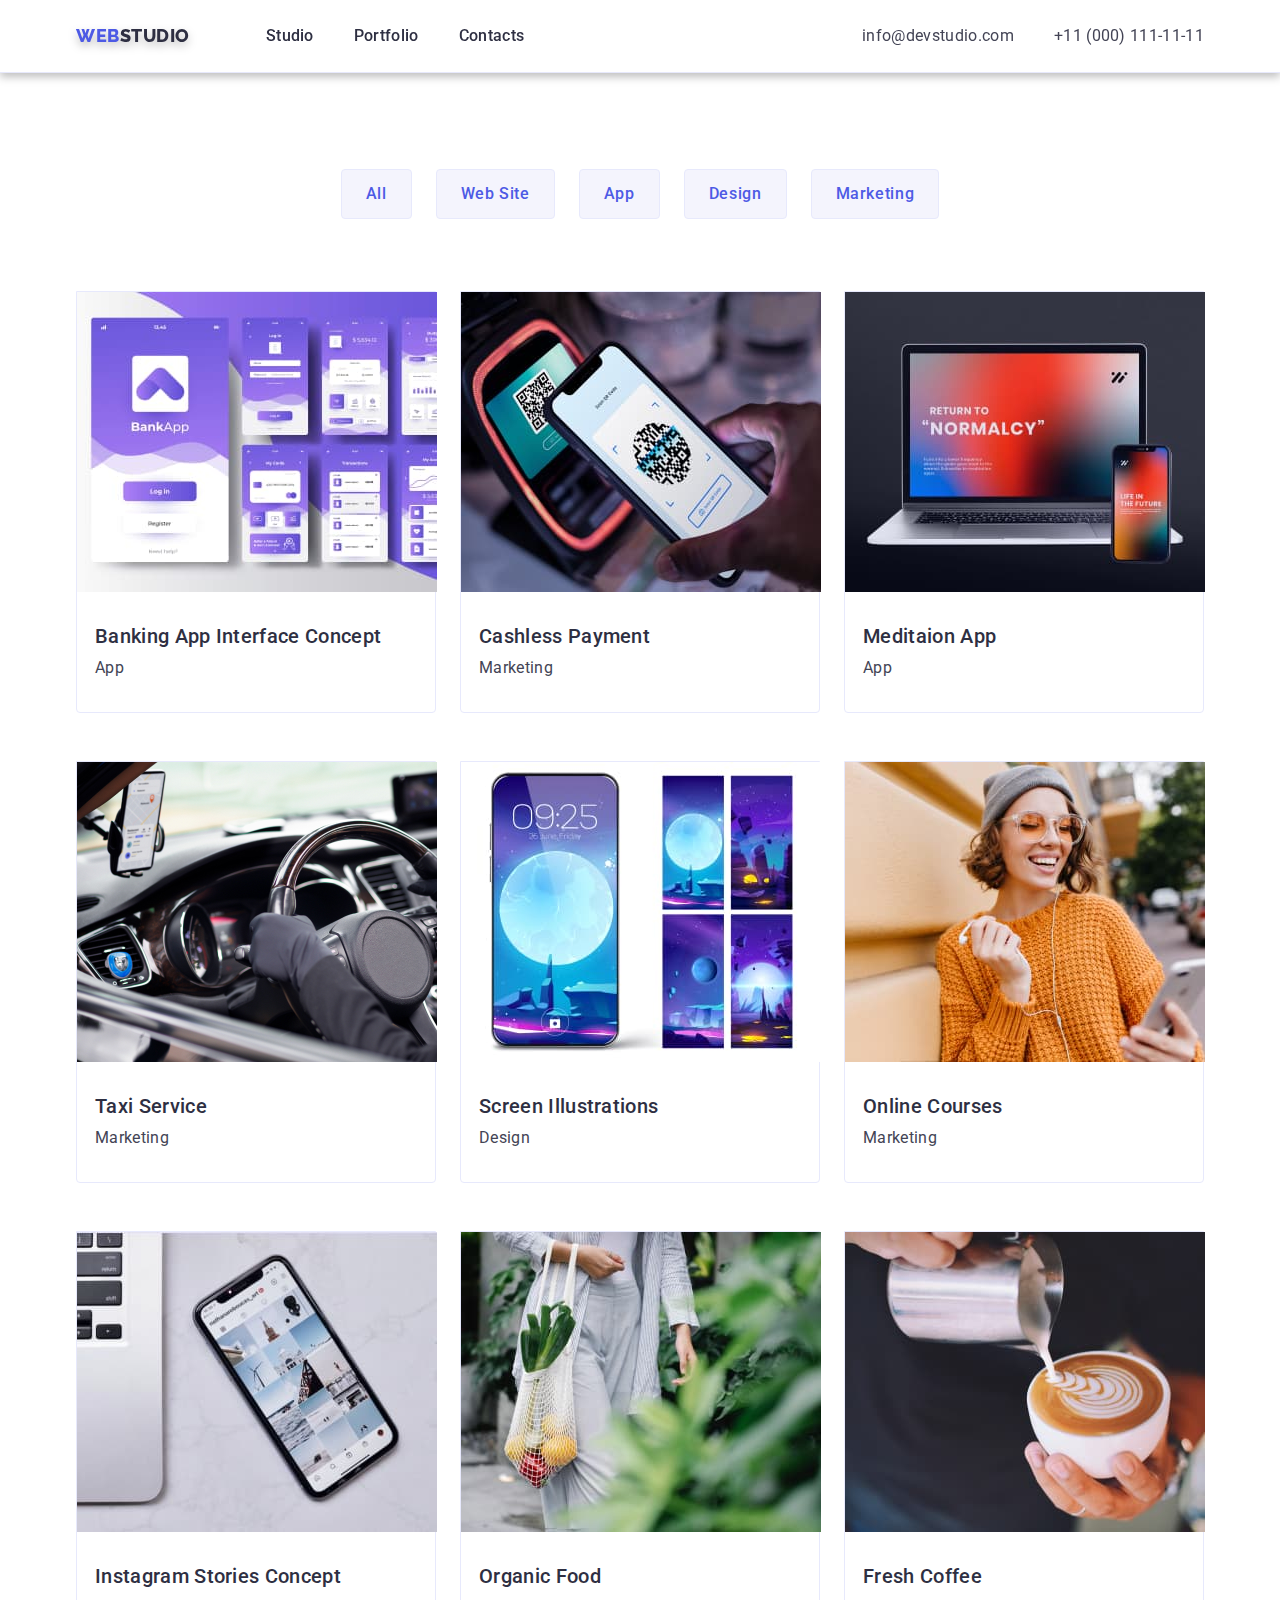
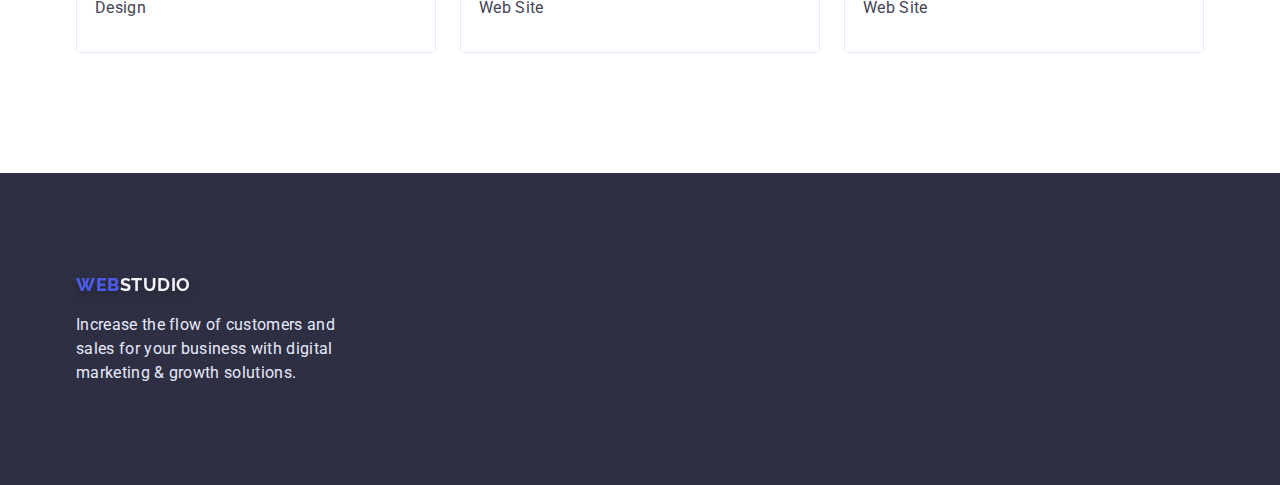
==== portfolio.html @ 58f658c4 "Initial commit" ====
<!DOCTYPE html>
<html lang="en">
  <head>
    <meta charset="UTF-8" />
    <meta http-equiv="X-UA-Compatible" content="IE=edge" />
    <meta name="viewport" content="width=, initial-scale=1.0" />
    <link rel="stylesheet" href="./css/modern-normalize.css" />
    <link rel="stylesheet" href="./css/styles.css" />
    <link rel="preconnect" href="https://fonts.googleapis.com" />
    <link rel="preconnect" href="https://fonts.gstatic.com" crossorigin />
    <link
      href="https://fonts.googleapis.com/css2?family=Raleway:wght@800&family=Roboto:wght@400;500;700;900&display=swap"
      rel="stylesheet"
    />
    
    <title>Portfolio</title>
  </head>
  <body class="site-body">
    <header class="header">
      <div class="container header-container">
        <nav class="heder-navigation">
          <div class="logo-link">
            <a class="logo link" href="./index.html">
              web <span class="heder-logo">studio</span>
            </a>
          </div>
          <ul class="heder-list list">
            <li class="heder-item">
              <a class="hader-link link" href="./index.html">Studio</a>
            </li>
            <li class="heder-item">
              <a class="hader-link link" href="./portfolio.html">Portfolio</a>
            </li>
            <li class="heder-item">
              <a class="hader-link link" href="./index.html">Contacts</a>
            </li>
          </ul>
        </nav>
        <ul class="contacts list">
          <li>
            <a class="heder-contacts-link link" href="mailto:info@devstudio.com"
              >info@devstudio.com</a
            >
          </li>
          <li class="heder-contacts link">
            <a class="heder-contacts-link link tel" href="tel:+110001111111">+11 (000) 111-11-11</a>
          </li>
        </ul>
      </div>
    </header>
    <main class="main">
      <section class="portfolio">
        <div class="container">
          <h1 class="visually-hidden">Portfolio</h1>
          <!--filter buttons -->
          <div class="filter">
            <button class="filter-btn btn" type="button">All</button>
            <button class="filter-btn btn" type="button">Web Site</button>
            <button class="filter-btn btn" type="button">App</button>
            <button class="filter-btn btn" type="button">Design</button>
            <button class="filter-btn btn" type="button">Marketing</button>
          </div>
          <!--portfolio -->
          <ul class="portfolio-list list">
            <li class="portfolio-list-item">
              <a href="#">
                <img
                  src="./images/dev1.jpg"
                  alt="Screenshots from the phone banking application"
                  width="360"
                  height="300"
                />
              </a>
              <div class="portfolio-item-title">
                <h2 class="title-h3">Banking App Interface Concept</h2>
                <p>App</p>
              </div>
            </li>

            <li class="portfolio-list-item">
              <a href="#">
                <img
                  src="./images/dev2.jpg"
                  alt="the phone scans the qr-code"
                  width="360"
                  height="300"
                />
              </a>
              <div class="portfolio-item-title">
                <h2 class="title-h3">Cashless Payment</h2>
                <p>Marketing</p>
              </div>
            </li>

            <li class="portfolio-list-item">
              <a href="#">
                <img src="./images/dev3.jpg" alt="Laptop and phone" width="360" height="300" />
              </a>
              <div class="portfolio-item-title">
                <h2 class="title-h3">Meditaion App</h2>
                <p>App</p>
              </div>
            </li>

            <li class="portfolio-list-item">
              <a href="#">
                <img
                  src="./images/dev4.jpg"
                  alt="the phone in the holder and the driver"
                  width="360"
                  height="300"
                />
              </a>
              <div class="portfolio-item-title">
                <h2 class="title-h3">Taxi Service</h2>
                <p>Marketing</p>
              </div>
            </li>

            <li class="portfolio-list-item">
              <a href="#">
                <img
                  src="./images/dev5.jpg"
                  alt="Five screenshots from the phone"
                  width="360"
                  height="300"
                />
              </a>
              <div class="portfolio-item-title">
                <h2 class="title-h3">Screen Illustrations</h2>
                <p>Design</p>
              </div>
            </li>

            <li class="portfolio-list-item">
              <a href="#">
                <img src="./images/dev6.jpg" alt="girl with headphones " width="360" height="300" />
              </a>
              <div class="portfolio-item-title">
                <h2 class="title-h3">Online Courses</h2>
                <p>Marketing</p>
              </div>
            </li>

            <li class="portfolio-list-item">
              <a href="#">
                <img
                  src="./images/dev7.jpg"
                  alt="Instagram page on your phone screen "
                  width="360"
                  height="300"
                />
              </a>
              <div class="portfolio-item-title">
                <h2 class="title-h3">Instagram Stories Concept</h2>
                <p>Design</p>
              </div>
            </li>

            <li class="portfolio-list-item">
              <a href="#">
                <img
                  src="./images/dev8.jpg"
                  alt="a girl holding an eco-bag of vegetables"
                  width="360"
                  height="300"
                />
              </a>
              <div class="portfolio-item-title">
                <h2 class="title-h3">Organic Food</h2>
                <p>Web Site</p>
              </div>
            </li>

            <li class="portfolio-list-item">
              <a href="#">
                <img
                  src="./images/dev9.jpg"
                  alt="The barista pours the cappuccino"
                  width="360"
                  height="300"
                />
              </a>
              <div class="portfolio-item-title">
                <h2 class="title-h3">Fresh Coffee</h2>
                <p>Web Site</p>
              </div>
            </li>
          </ul>
        </div>
      </section>
    </main>
    <!--footer-->
    <footer class="footer">
      <div class="container">
        <div class="logo-link">
          <a class="logo link" href="./index.html"> Web <span class="footer-logo">Studio</span> </a>
        </div>
        <p class="footer-text">
          Increase the flow of customers and sales for your business with digital marketing & growth
          solutions.
        </p>
      </div>
    </footer>
  </body>
</html>
---- css/styles.css ----
:root {
    /*--title-color: #212121;*/
    --text-color: #2E2F42;
    --secondary-text-color: #434455;
    --accent-brand: #4D5AE5;
    --accent-active: #404BBF;
    --heder-logo: #000000;
    --site-background-color: #ffffff;
    --header-background-color: #ffffff;
    --hero-footer-bckround-color: #2E2F42;
    --hero-btn-text-color: #ffffff;
    --team-background-color: #F4F4FD;
    --filter-btn-background-color: #F4F4FD;
    --filter-btn-text-color: #ffffff;
    --footer-logo: #f5f4fa;}


*,
*::before,
*::after {
    box-sizing: border-box;}
 
h1, 
h2, 
h3, 
ul,
p {
    margin: 0 ;
    padding: 0 ;
}

ul {
   padding-left: 0;
}
img {
    display: block;
}


body {
    font-family: "Roboto", sans-serif;
    font-weight: 400;
    font-size: 16px;
    line-height: 1.5;
    letter-spacing: 0.02em;
    color: var(--secondary-text-color);
}
.main {
    background-color: var(--site-background-color);   
}

/* ------HEADER-----------*/
.container {
    width: 1158px;
    margin: 0 auto;
    padding-left: 15px;
    padding-right: 15px;
}

.header{
background-color: var(--header-background-color);
border-bottom: 1px solid #E7E9FC;
filter: drop-shadow(0px 4px 4px rgba(0, 0, 0, 0.25));
padding-top: 24px;
padding-bottom: 24px;
display: block;

}

.heder-navigation {
    display: flex;
    margin-right: auto;
    align-items: center;
}

.header-container {
   display: flex;
   
} 
.logo-link {
    display: flex;
    margin-right: auto;
    align-items: center;
    filter: drop-shadow(0px 4px 4px rgba(0, 0, 0, 0.25));
}
.heder-logo {
    font-family: "Raleway";
    font-weight: 800;
    font-size: 18px;
    line-height: 1.33;
    letter-spacing: 0.03em;
    color: var(--text-color);
    text-transform: uppercase;
    display: flex; 
}

.logo {
    font-family: "Raleway";
    font-weight: 800;
    font-size: 18px;
    line-height: 1.33;
    letter-spacing: 0.03em;
    color: var(--accent-brand);
    text-transform: uppercase;  
    display: flex;
    margin-right: 76px;
    
}


.heder-list {
    display: flex;
    gap: 40px;
    margin: 0;
}

.list {
    list-style: none;
}

.hader-link {
    font-weight: 500;
    font-size: 16px;
    line-height: 1.5;
    letter-spacing: 0.02em;
    color: var(--text-color);
}

.link {
    text-decoration: none;
    
}

.link:hover, 
.link:focus {
    color: var(--accent-active);
}

.contacts {
    display: flex ;
    align-items: center;
}

.heder-contacts-link {
    font-weight: 400;
    font-size: 16px;
    line-height: 1.5;
    letter-spacing: 0.02em;
    color: var(--secondary-text-color);
}
.tel {
  margin-left: 40px;
}

/*-------HERO----------*/

.hero {
    width: 1519px;
    background-image: linear-gradient(rgba(46, 47, 66, 0.7), rgba(46, 47, 66, 0.7)), url(../images/people-office.jpg);
    margin-left: auto;
    margin-right: auto;
    background-position: center;
    background-size: 100%;
    background-repeat: no-repeat;
    padding-top: 188px;
    padding-bottom: 188px;
}

.hero-title {
    font-weight: 700;
    font-size: 56px;
    line-height: 1.07;
    text-align: center;
    letter-spacing: 0.02em;
    margin-left: auto;
    margin-right: auto;
    margin-bottom: 48px;
    width: 496px;
    color: var(--filter-btn-text-color); 
}
    

.btn {
    cursor: pointer;
    border: none;
    font-family: inherit;  
    border-radius: 4px;
}
.hero-btn {
    font-weight: 500;
    font-size: 16px;
    line-height: 1.19;
    align-items: center;
    letter-spacing: 0.04em;
    color: var(--hero-btn-text-color);
    background-color: var(--accent-brand);
    margin-left: auto;
    margin-right: auto;
    display: flex;
    padding: 16px 32px;
}
.hero-btn:hover,
.hero-btn:focus {
background: var(--accent-active);
box-shadow: 0px 4px 4px rgba(0, 0, 0, 0.15);
}


/*----------advantages-------- */

.visually-hidden {
    position: absolute;
    white-space: nowrap;
    width: 1px;
    height: 1px;
    overflow: hidden;
    border: 0;
    padding: 0;
    clip: rect(0 0 0 0);
    clip-path: inset(50%);
    margin: -1px;
}
.advantages-content {
    padding-top: 120px;
    padding-bottom: 120px;
}

.advantages-list {
    display: flex;
    padding: auto;
    gap: 20px;
}
.advantages-item-icon {
    width: 264px;
    height: 112px;
    background-color: var(--team-background-color);
    display: flex;
    align-items: center;
    justify-content: center;
    border-radius: 4px;
    margin-bottom: 8px;
}

.title-h3 {
    font-weight: 500;
    font-size: 20px;
    line-height: 24px;
    color: var(--text-color);
    margin-bottom: 8px;
}

.title-h2 {
    font-weight: 600;
    font-size: 36px;
    line-height: 1.11;
    color: var(--text-color);
    text-align: center;
    margin-bottom: 72px;
}
.work-content {
    padding-top: 0;
    padding-bottom:  120px;
}

.work-list {
    display: flex;
    flex-wrap: wrap;
    justify-content: center;
    column-gap: 24px;
    row-gap: 48px;
}
.work-list-item {
    
}
/*----------team-------------*/
.team {
    background-color: var(--team-background-color);
}

.team-content {
    padding-top: 120px;
    padding-bottom: 120px;
}

.team-list {
    display: flex;
    gap: 20px;
    flex-wrap: wrap;
    justify-content: center;
    column-gap: 24px;
    row-gap: 48px;
}

.team-list-item {
    display: block;
    background-color: var(--site-background-color);
    box-shadow: 0px 1px 6px rgba(46, 47, 66, 0.08), 
    0px 1px 1px rgba(46, 47, 66, 0.16),
     0px 2px 1px rgba(46, 47, 66, 0.08);
    border-radius: 0px 0px 4px 4px;
}

.item-text {
   text-align: center;
    letter-spacing: 0.02em;
    color: var(--secondary-text-color);
    padding-top: 32px;
    padding-bottom: 32px;
}
.soc-list {
    display: flex;
    width: 232px;
    margin-left: auto;
    margin-right: auto;
    margin-top: 8px;
    margin-bottom: 32px;
    justify-content: center;
    gap: 24px;
}
.soc-item {
    width: 40px;
    height: 40px;
}
.soc-item-link {
    width: 100%;
    height: 100%;
    background-color: var(--accent-brand);
    border-radius: 50%;
    display: flex;
    align-items: center;
    justify-content: center;
}
.soc-item-link:hover,
.soc-item-link:focus {
    background-color: var(--accent-active)
}
/* --------------customers-------------*/
.customers-content
{
    padding-bottom: 120px;
}
.customers-list {
    display: flex;
    justify-content: center;
    gap: 24px;
}
.customers-list-item {
    box-shadow: 0px 1px 6px rgb(46 47 66 / 8%);
    width: 168px;
    height: 88px;
}

.customers-link {
    border: 1px solid #8E8F99;
    border-radius: 4px;
    width: 100%;
    height: 100%;
    display: flex;
    align-items: center;
    justify-content: center;
   
}  
.customers-icon {
    fill: #8E8F99;
 } 


.customers-link:hover,
.customers-link:active,
.customers-link:focus,
.customers-icon:hover 
.customers-icon:active,
.customers-icon:focus
{
    fill: var(--accent-brand);
}




/* --------------footer-------------*/
.footer {
    background: var(--hero-footer-bckround-color);
    padding-top: 100px;
    padding-bottom: 100px;
    display: flex;
}
.footer-logo {
    font-family: 'Raleway';
    font-weight: 700;
    font-size: 18px;
    line-height: 1.33;
    letter-spacing: 0.03em;
    color: var(--footer-logo);
    text-transform: uppercase;
    display: flex;
    margin-bottom: 16px;
}

.footer-text{
   color: #E7E9FC;
   width: 264px;
  
}

/*---------Portfolio---------*/
.filter {
    display: flex;
    margin: 0 auto;
    flex-wrap: wrap;
    justify-content: center;
    column-gap: 24px;
    margin-bottom: 72px;
}

/*-------filter buttons-----*/

.filter-btn {
    font-weight: 500;
    font-size: 16px;
    line-height: 1.5;
    align-items: center;
    text-align: center;
    letter-spacing: 0.04em;
    color: var(--accent-brand);
    background-color: var(--filter-btn-background-color);
    padding: 12px 24px;
    gap: 24px;
    border: 1px solid #E7E9FC;
}

.filter-btn:hover,
.filter-btn:focus {
    background-color: var(--accent-brand);
    color: var(--filter-btn-text-color);
    border: 0;
    box-shadow: 0px 3px 1px rgba(0, 0, 0, 0.1), 
    0px 2px 1px rgba(0, 0, 0, 0.08), 0px 2px 2px rgba(0, 0, 0, 0.12);
}

.portfolio {
padding-top: 96px;
padding-bottom: 120px;
}

.portfolio-list {
    display: flex;
    flex-wrap: wrap;
    justify-content: center;
    column-gap: 24px;
    row-gap: 48px;
}

.portfolio-list-item {
    display: block;
    background-color: var(--site-background-color);
    width: 360px;
    border: 1px solid #E7E9FC;
    border-radius: 0px 0px 4px 4px;
    
}
.portfolio-list-item:hover,
.portfolio-list-item:focus {
    border: 0.5px solid #F4F4FD;
     box-shadow: 0px 1px 6px rgba(46, 47, 66, 0.08), 
        0px 1px 1px rgba(46, 47, 66, 0.16), 
        0px 2px 1px rgba(46, 47, 66, 0.08);
        
}

.portfolio-item-title {
    padding-top: 32px;
    padding-bottom: 32px;
    padding-left: 18px;
}
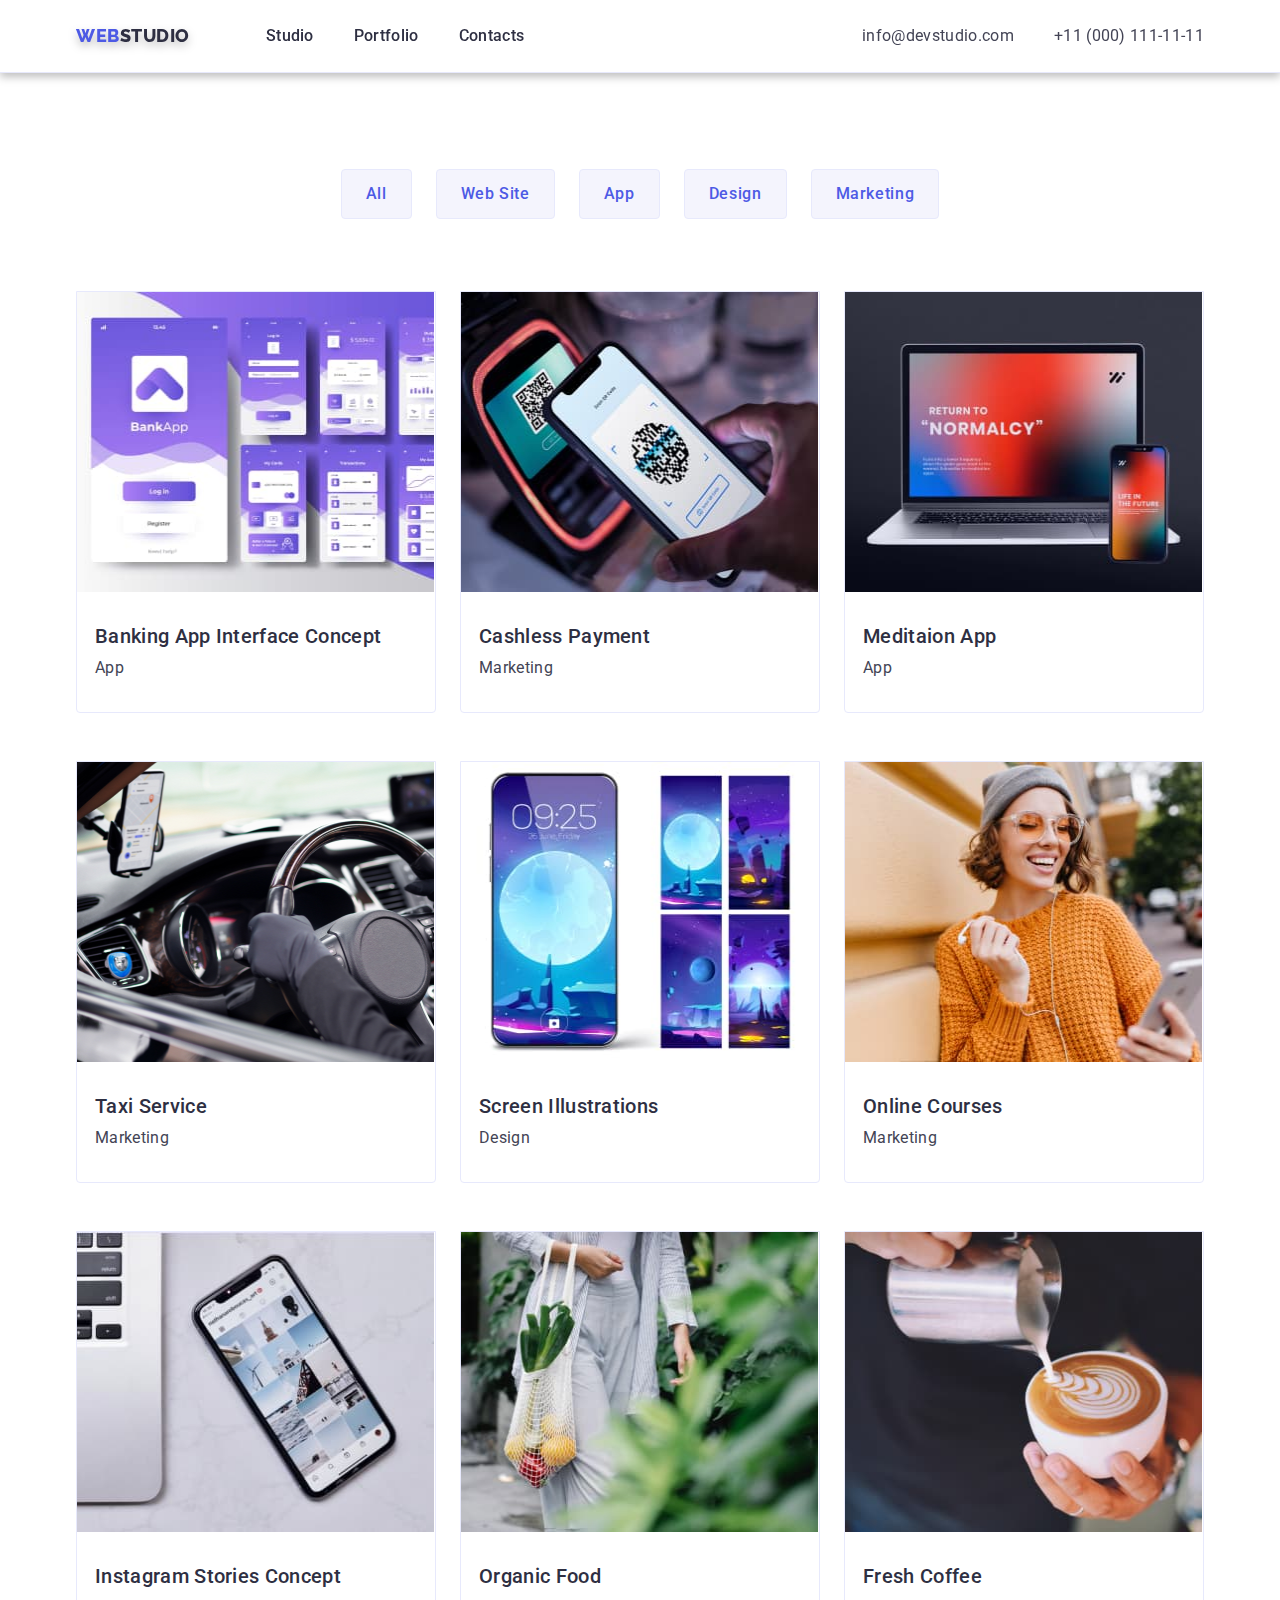
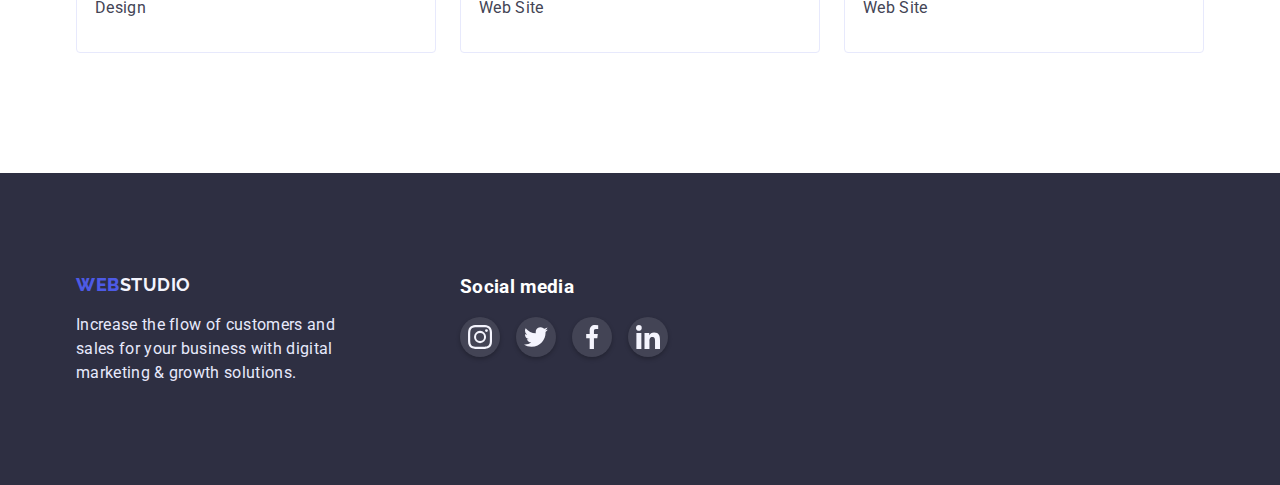
==== commit 52ec527d: "HW-4-End" ====
--- a/portfolio.html
+++ b/portfolio.html
@@ -21,7 +21,7 @@
         <nav class="heder-navigation">
           <div class="logo-link">
             <a class="logo link" href="./index.html">
-              web <span class="heder-logo">studio</span>
+              web <span class="heder-logo-studio">studio</span>
             </a>
           </div>
           <ul class="heder-list list">
@@ -67,7 +67,7 @@
                 <img
                   src="./images/dev1.jpg"
                   alt="Screenshots from the phone banking application"
-                  width="360"
+                  width="357"
                   height="300"
                 />
               </a>
@@ -82,7 +82,7 @@
                 <img
                   src="./images/dev2.jpg"
                   alt="the phone scans the qr-code"
-                  width="360"
+                  width="357"
                   height="300"
                 />
               </a>
@@ -94,7 +94,7 @@
 
             <li class="portfolio-list-item">
               <a href="#">
-                <img src="./images/dev3.jpg" alt="Laptop and phone" width="360" height="300" />
+                <img src="./images/dev3.jpg" alt="Laptop and phone" width="357" height="300" />
               </a>
               <div class="portfolio-item-title">
                 <h2 class="title-h3">Meditaion App</h2>
@@ -107,7 +107,7 @@
                 <img
                   src="./images/dev4.jpg"
                   alt="the phone in the holder and the driver"
-                  width="360"
+                  width="357"
                   height="300"
                 />
               </a>
@@ -122,7 +122,7 @@
                 <img
                   src="./images/dev5.jpg"
                   alt="Five screenshots from the phone"
-                  width="360"
+                  width="357"
                   height="300"
                 />
               </a>
@@ -134,7 +134,7 @@
 
             <li class="portfolio-list-item">
               <a href="#">
-                <img src="./images/dev6.jpg" alt="girl with headphones " width="360" height="300" />
+                <img src="./images/dev6.jpg" alt="girl with headphones " width="357" height="300" />
               </a>
               <div class="portfolio-item-title">
                 <h2 class="title-h3">Online Courses</h2>
@@ -147,7 +147,7 @@
                 <img
                   src="./images/dev7.jpg"
                   alt="Instagram page on your phone screen "
-                  width="360"
+                  width="357"
                   height="300"
                 />
               </a>
@@ -162,7 +162,7 @@
                 <img
                   src="./images/dev8.jpg"
                   alt="a girl holding an eco-bag of vegetables"
-                  width="360"
+                  width="357"
                   height="300"
                 />
               </a>
@@ -177,7 +177,7 @@
                 <img
                   src="./images/dev9.jpg"
                   alt="The barista pours the cappuccino"
-                  width="360"
+                  width="357"
                   height="300"
                 />
               </a>
@@ -192,15 +192,45 @@
     </main>
     <!--footer-->
     <footer class="footer">
-      <div class="container">
-        <div class="logo-link">
-          <a class="logo link" href="./index.html"> Web <span class="footer-logo">Studio</span> </a>
-        </div>
+      <div class="container footer-logo-soc">
+        <div>
+          <a class="logo link" href="./index.html"> Web <span class="footer-logo-studio">Studio</span> </a>
         <p class="footer-text">
           Increase the flow of customers and sales for your business with digital marketing & growth
           solutions.
         </p>
       </div>
+      <div class="footer-soc">
+            <h3 class="footer_soc_title">Social media</h3>
+            <ul class="footer-soc-list list">
+                  <li class="footer-soc-item">
+                    <a class="footer-soc-item-link" href="">
+                      <svg class="footer-soc-item-icon" width="24" height="24">
+                        <use href="./images/icons.svg#icon-instagram1"></use>
+                      </svg>
+                    </a>
+                  </li>
+                  <li class="footer-soc-item">
+                    <a class="footer-soc-item-link" href=""
+                      ><svg class="footer-soc-item-icon" width="24" height="24">
+                        <use href="./images/icons.svg#icon-twitter1"></use></svg>
+                    </a>
+                  </li>
+                  <li class="footer-soc-item">
+                    <a class="footer-soc-item-link" href=""
+                      ><svg class="footer-soc-item-icon" width="24" height="24">
+                        <use href="./images/icons.svg#icon-facebook1"></use></svg>
+                    </a>
+                  </li>
+                  <li class="footer-soc-item">
+                    <a class="footer-soc-item-link" href=""
+                      ><svg class="footer-soc-item-icon" width="24" height="24">
+                        <use href="./images/icons.svg#icon-linkedin1"></use></svg>
+                    </a>
+                  </li>
+                </ul>
+          </div>
+          </div>
     </footer>
   </body>
 </html>
--- a/css/styles.css
+++ b/css/styles.css
@@ -12,7 +12,8 @@
     --team-background-color: #F4F4FD;
     --filter-btn-background-color: #F4F4FD;
     --filter-btn-text-color: #ffffff;
-    --footer-logo: #f5f4fa;}
+    --footer-logo: #f5f4fa;
+}
 
 
 *,
@@ -82,8 +83,9 @@
     margin-right: auto;
     align-items: center;
     filter: drop-shadow(0px 4px 4px rgba(0, 0, 0, 0.25));
-}
-.heder-logo {
+    margin-right: 76px;
+}
+.heder-logo-studio {
     font-family: "Raleway";
     font-weight: 800;
     font-size: 18px;
@@ -103,8 +105,6 @@
     color: var(--accent-brand);
     text-transform: uppercase;  
     display: flex;
-    margin-right: 76px;
-    
 }
 
 
@@ -264,22 +264,22 @@
 
 .work-list {
     display: flex;
-    flex-wrap: wrap;
-    justify-content: center;
-    column-gap: 24px;
-    row-gap: 48px;
-}
+    justify-content: center;
+    gap: 22px;
+}
+
 .work-list-item {
-    
-}
+    border: 1px solid #E7E9FC;
+}
+
+
 /*----------team-------------*/
-.team {
-    background-color: var(--team-background-color);
-}
+
 
 .team-content {
     padding-top: 120px;
     padding-bottom: 120px;
+    background-color: var(--team-background-color);
 }
 
 .team-list {
@@ -305,103 +305,148 @@
     letter-spacing: 0.02em;
     color: var(--secondary-text-color);
     padding-top: 32px;
-    padding-bottom: 32px;
+    padding-bottom: 8px;
 }
 .soc-list {
     display: flex;
     width: 232px;
     margin-left: auto;
     margin-right: auto;
-    margin-top: 8px;
     margin-bottom: 32px;
     justify-content: center;
     gap: 24px;
 }
-.soc-item {
+
+.soc-item-link {
     width: 40px;
     height: 40px;
-}
-.soc-item-link {
-    width: 100%;
-    height: 100%;
     background-color: var(--accent-brand);
     border-radius: 50%;
     display: flex;
     align-items: center;
     justify-content: center;
 }
+
 .soc-item-link:hover,
 .soc-item-link:focus {
     background-color: var(--accent-active)
 }
+
+
 /* --------------customers-------------*/
-.customers-content
-{
+
+
+.customers-content{
     padding-bottom: 120px;
+    padding-top: 120px;
 }
 .customers-list {
     display: flex;
     justify-content: center;
     gap: 24px;
 }
-.customers-list-item {
-    box-shadow: 0px 1px 6px rgb(46 47 66 / 8%);
+
+
+.customers-link {
+    border-radius: 4px;
+    display: flex;
+    align-items: center;
+    justify-content: center;
     width: 168px;
     height: 88px;
-}
-
-.customers-link {
     border: 1px solid #8E8F99;
-    border-radius: 4px;
-    width: 100%;
-    height: 100%;
-    display: flex;
-    align-items: center;
-    justify-content: center;
-   
-}  
-.customers-icon {
+    box-shadow: 0px 4px 4px rgba(0, 0, 0, 0.15);
     fill: #8E8F99;
- } 
+}
 
 
 .customers-link:hover,
-.customers-link:active,
-.customers-link:focus,
-.customers-icon:hover 
-.customers-icon:active,
-.customers-icon:focus
-{
-    fill: var(--accent-brand);
-}
-
-
-
+.customers-link:focus {
+    border: 1px solid var(--accent-active);
+    fill: var(--accent-active);
+}
 
 /* --------------footer-------------*/
 .footer {
     background: var(--hero-footer-bckround-color);
     padding-top: 100px;
     padding-bottom: 100px;
-    display: flex;
-}
-.footer-logo {
+}
+
+.logo {
+font-family: "Raleway";
+font-weight: 800;
+font-size: 18px;
+line-height: 1.33;
+letter-spacing: 0.03em;
+color: var(--accent-brand);
+text-transform: uppercase;
+display: flex;
+}
+
+.footer-logo-studio {
     font-family: 'Raleway';
     font-weight: 700;
     font-size: 18px;
     line-height: 1.33;
     letter-spacing: 0.03em;
-    color: var(--footer-logo);
+    color: #F4F4FD;
     text-transform: uppercase;
-    display: flex;
-    margin-bottom: 16px;
+    display: flex;  
+}
+
+.footer-logo-soc {
+    display: flex;
+    gap: 120px;
 }
 
 .footer-text{
    color: #E7E9FC;
    width: 264px;
-  
-}
+   margin-top: 16px;
+}
+
+.footer-soc {
+    width: 208px;
+    height: 80px;
+}
+
+.footer-soc-list {
+    display: flex;
+    justify-content: center;
+    gap: 16px;
+}
+
+
+.footer_soc_title {
+    color: #ffffff;
+    margin-bottom: 16px;
+}
+
+.footer-soc-item-icon {
+    fill: #F4F4FD
+}
+
+.footer-soc-item-link {
+    box-shadow: 0 2px 4px rgba(0, 0, 0, 0.25);
+    background-color: rgba(255, 255, 255, 0.1);
+    width: 100%;
+    height: 100%;
+    border-radius: 50%;
+    display: flex;
+    align-items: center;
+    justify-content: center;
+    width: 40px;
+    height: 40px;
+}
+
+
+.footer-soc-item-link:hover,
+.footer-soc-item-link:focus {
+background-color: #31D0AA;
+}
+
+
 
 /*---------Portfolio---------*/
 .filter {
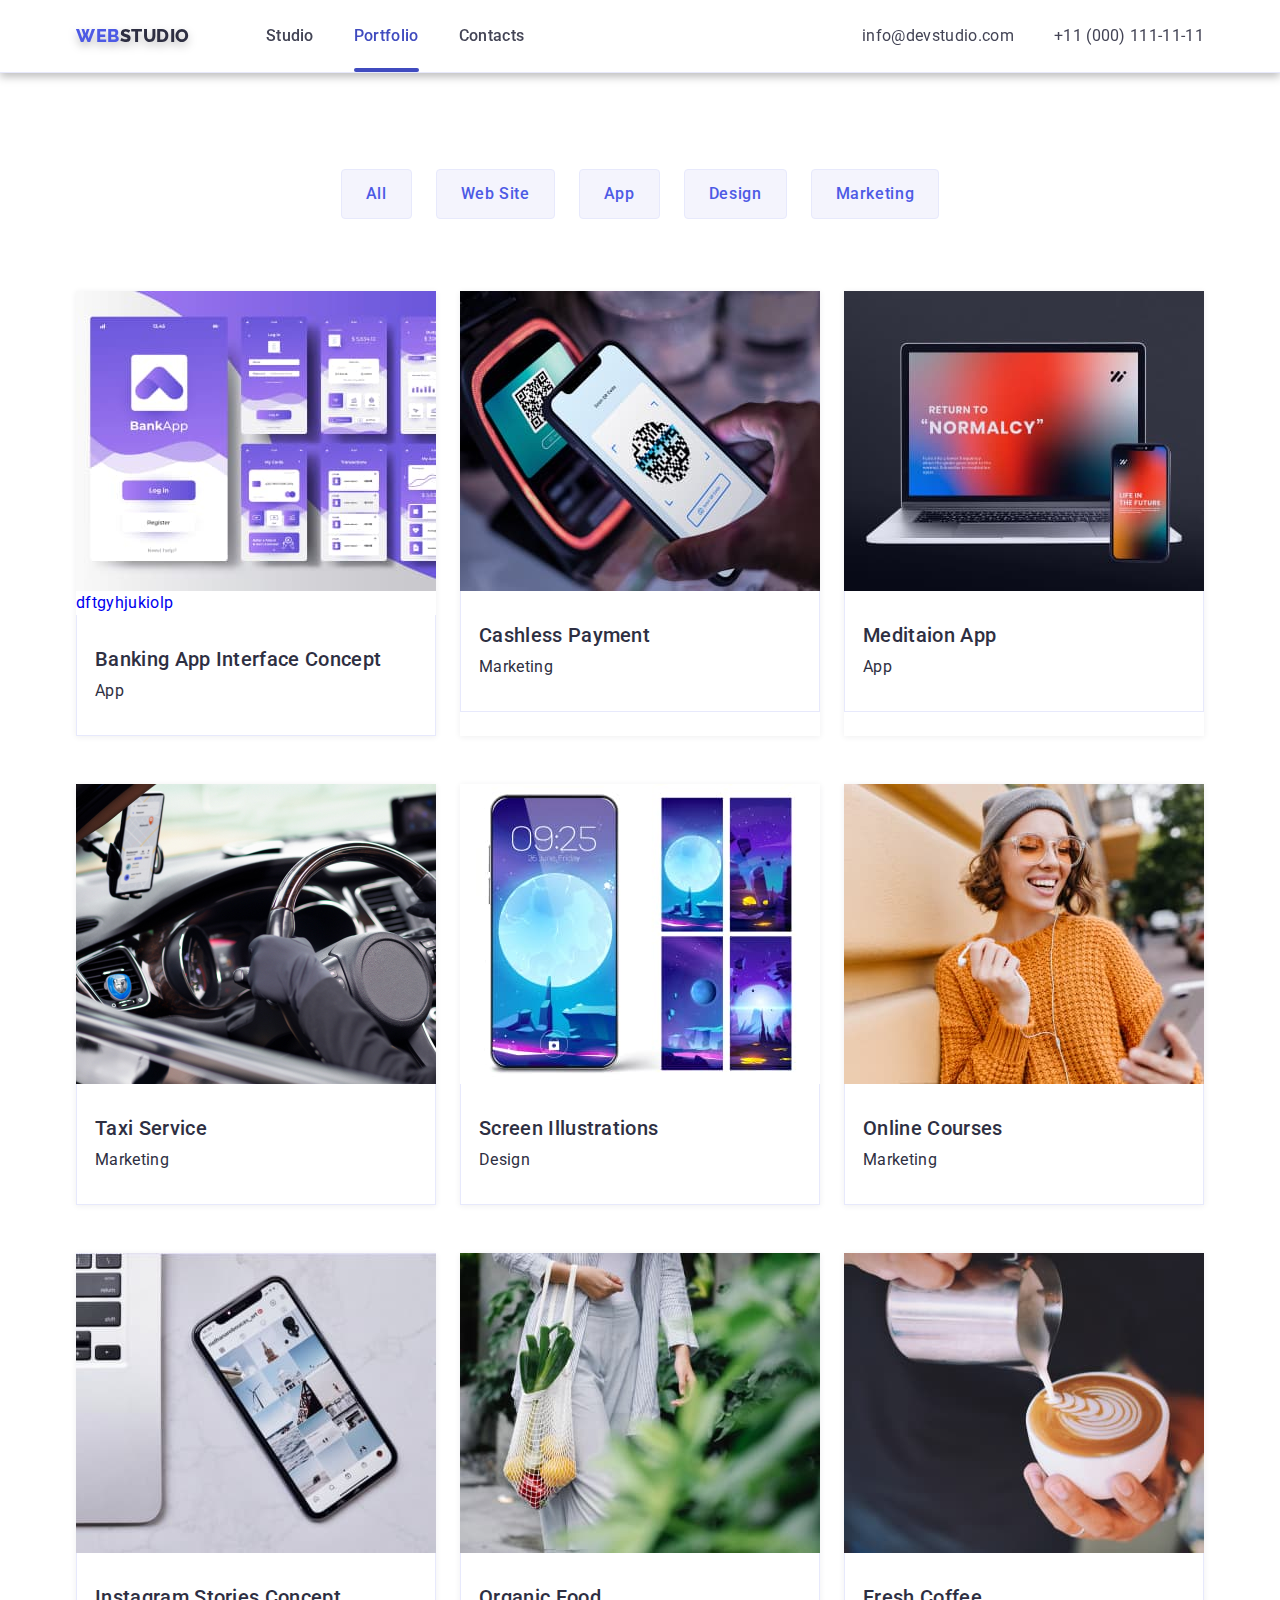
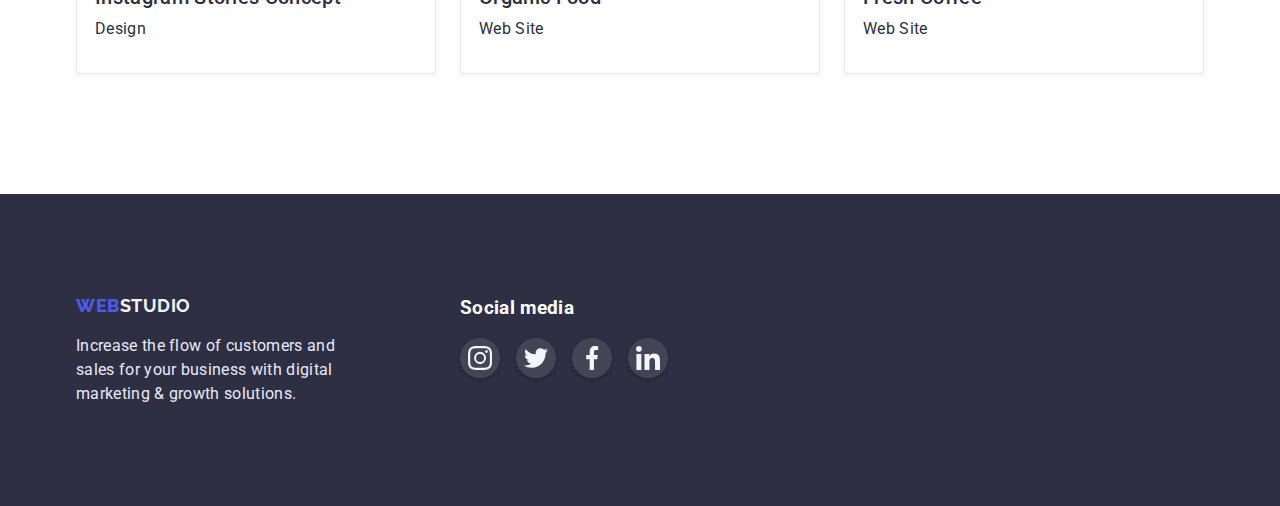
==== commit e7481db4: "mod.window and hover trans" ====
--- a/portfolio.html
+++ b/portfolio.html
@@ -12,42 +12,46 @@
       href="https://fonts.googleapis.com/css2?family=Raleway:wght@800&family=Roboto:wght@400;500;700;900&display=swap"
       rel="stylesheet"
     />
-    
+
     <title>Portfolio</title>
   </head>
   <body class="site-body">
     <header class="header">
       <div class="container header-container">
-        <nav class="heder-navigation">
+        <nav class="header-navigation">
           <div class="logo-link">
             <a class="logo link" href="./index.html">
-              web <span class="heder-logo-studio">studio</span>
+              web <span class="header-logo-studio">studio</span>
             </a>
           </div>
-          <ul class="heder-list list">
-            <li class="heder-item">
-              <a class="hader-link link" href="./index.html">Studio</a>
-            </li>
-            <li class="heder-item">
-              <a class="hader-link link" href="./portfolio.html">Portfolio</a>
-            </li>
-            <li class="heder-item">
-              <a class="hader-link link" href="./index.html">Contacts</a>
+          <ul class="header-list list">
+            <li class="header-item">
+              <a class="header-link link" href="./index.html">Studio</a>
+            </li>
+            <li class="header-item">
+              <a class="header-link current link" href="./portfolio.html">Portfolio</a>
+            </li>
+            <li class="header-item">
+              <a class="header-link link" href="./index.html">Contacts</a>
             </li>
           </ul>
         </nav>
         <ul class="contacts list">
           <li>
-            <a class="heder-contacts-link link" href="mailto:info@devstudio.com"
+            <a class="header-contacts-link link" href="mailto:info@devstudio.com"
               >info@devstudio.com</a
             >
           </li>
-          <li class="heder-contacts link">
-            <a class="heder-contacts-link link tel" href="tel:+110001111111">+11 (000) 111-11-11</a>
+
+          <li class="header-contacts link">
+            <a class="header-contacts-link link tel" href="tel:+110001111111"
+              >+11 (000) 111-11-11</a
+            >
           </li>
         </ul>
       </div>
     </header>
+
     <main class="main">
       <section class="portfolio">
         <div class="container">
@@ -63,128 +67,138 @@
           <!--portfolio -->
           <ul class="portfolio-list list">
             <li class="portfolio-list-item">
-              <a href="#">
-                <img
-                  src="./images/dev1.jpg"
-                  alt="Screenshots from the phone banking application"
-                  width="357"
-                  height="300"
-                />
-              </a>
-              <div class="portfolio-item-title">
-                <h2 class="title-h3">Banking App Interface Concept</h2>
-                <p>App</p>
-              </div>
-            </li>
-
-            <li class="portfolio-list-item">
-              <a href="#">
+              <a class="link-portfolio" href="#">
+                <div>
+                  <img
+                    src="./images/dev1.jpg"
+                    alt="Screenshots from the phone banking application"
+                    width="360"
+                    height="300"
+                  />
+                  <p>dftgyhjukiolp</p>
+                </div>
+                <div class="portfolio-item-title">
+                  <h2 class="title-h3">Banking App Interface Concept</h2>
+                  <p>App</p>
+                </div>
+              </a>
+            </li>
+
+            <li class="portfolio-list-item">
+              <a class="link-portfolio" href="#">
                 <img
                   src="./images/dev2.jpg"
                   alt="the phone scans the qr-code"
-                  width="357"
-                  height="300"
-                />
-              </a>
-              <div class="portfolio-item-title">
-                <h2 class="title-h3">Cashless Payment</h2>
-                <p>Marketing</p>
-              </div>
-            </li>
-
-            <li class="portfolio-list-item">
-              <a href="#">
-                <img src="./images/dev3.jpg" alt="Laptop and phone" width="357" height="300" />
-              </a>
-              <div class="portfolio-item-title">
-                <h2 class="title-h3">Meditaion App</h2>
-                <p>App</p>
-              </div>
-            </li>
-
-            <li class="portfolio-list-item">
-              <a href="#">
+                  width="360"
+                  height="300"
+                />
+
+                <div class="portfolio-item-title">
+                  <h2 class="title-h3">Cashless Payment</h2>
+                  <p>Marketing</p>
+                </div>
+              </a>
+            </li>
+
+            <li class="portfolio-list-item">
+              <a class="link-portfolio" href="#">
+                <img src="./images/dev3.jpg" alt="Laptop and phone" width="360" height="300" />
+
+                <div class="portfolio-item-title">
+                  <h2 class="title-h3">Meditaion App</h2>
+                  <p>App</p>
+                </div>
+              </a>
+            </li>
+
+            <li class="portfolio-list-item">
+              <a class="link-portfolio" href="#">
                 <img
                   src="./images/dev4.jpg"
                   alt="the phone in the holder and the driver"
-                  width="357"
-                  height="300"
-                />
-              </a>
-              <div class="portfolio-item-title">
-                <h2 class="title-h3">Taxi Service</h2>
-                <p>Marketing</p>
-              </div>
-            </li>
-
-            <li class="portfolio-list-item">
-              <a href="#">
+                  width="360"
+                  height="300"
+                />
+
+                <div class="portfolio-item-title">
+                  <h2 class="title-h3">Taxi Service</h2>
+                  <p>Marketing</p>
+                </div>
+              </a>
+            </li>
+
+            <li class="portfolio-list-item">
+              <a class="link-portfolio" href="#">
                 <img
                   src="./images/dev5.jpg"
                   alt="Five screenshots from the phone"
-                  width="357"
-                  height="300"
-                />
-              </a>
-              <div class="portfolio-item-title">
-                <h2 class="title-h3">Screen Illustrations</h2>
-                <p>Design</p>
-              </div>
-            </li>
-
-            <li class="portfolio-list-item">
-              <a href="#">
-                <img src="./images/dev6.jpg" alt="girl with headphones " width="357" height="300" />
-              </a>
-              <div class="portfolio-item-title">
-                <h2 class="title-h3">Online Courses</h2>
-                <p>Marketing</p>
-              </div>
-            </li>
-
-            <li class="portfolio-list-item">
-              <a href="#">
+                  width="360"
+                  height="300"
+                />
+                <div class="portfolio-item-title">
+                  <h2 class="title-h3">Screen Illustrations</h2>
+                  <p>Design</p>
+                </div>
+              </a>
+            </li>
+
+            <li class="portfolio-list-item">
+              <a class="link-portfolio" href="#">
+                <img src="./images/dev6.jpg" alt="girl with headphones " width="360" height="300" />
+
+                <div class="portfolio-item-title">
+                  <h2 class="title-h3">Online Courses</h2>
+                  <p>Marketing</p>
+                </div>
+              </a>
+            </li>
+
+            <li class="portfolio-list-item">
+              <a class="link-portfolio" href="#">
                 <img
                   src="./images/dev7.jpg"
                   alt="Instagram page on your phone screen "
-                  width="357"
-                  height="300"
-                />
-              </a>
-              <div class="portfolio-item-title">
-                <h2 class="title-h3">Instagram Stories Concept</h2>
-                <p>Design</p>
-              </div>
-            </li>
-
-            <li class="portfolio-list-item">
-              <a href="#">
+                  width="360"
+                  height="300"
+                />
+
+                <div class="portfolio-item-title">
+                  <h2 class="title-h3">Instagram Stories Concept</h2>
+                  <p>Design</p>
+                </div>
+              </a>
+            </li>
+
+            <li class="portfolio-list-item">
+              <a class="link-portfolio" href="#">
                 <img
                   src="./images/dev8.jpg"
                   alt="a girl holding an eco-bag of vegetables"
-                  width="357"
-                  height="300"
-                />
-              </a>
-              <div class="portfolio-item-title">
-                <h2 class="title-h3">Organic Food</h2>
-                <p>Web Site</p>
-              </div>
-            </li>
-
-            <li class="portfolio-list-item">
-              <a href="#">
+                  width="360"
+                  height="300"
+                />
+
+                <div class="portfolio-item-title">
+                  <h2 class="title-h3">Organic Food</h2>
+                  <p>Web Site</p>
+                </div>
+              </a>
+            </li>
+
+            <li class="portfolio-list-item">
+              <a class="link-portfolio" href="#">
                 <img
                   src="./images/dev9.jpg"
                   alt="The barista pours the cappuccino"
-                  width="357"
-                  height="300"
-                />
-              </a>
-              <div class="portfolio-item-title">
-                <h2 class="title-h3">Fresh Coffee</h2>
-                <p>Web Site</p>
-              </div>
+                  width="360"
+                  height="300"
+                />
+
+                <div class="portfolio-item-title">
+                  <h2 class="title-h3">Fresh Coffee</h2>
+                  <p>Web Site</p>
+                </div>
+              </a>
             </li>
           </ul>
         </div>
@@ -194,43 +208,48 @@
     <footer class="footer">
       <div class="container footer-logo-soc">
         <div>
-          <a class="logo link" href="./index.html"> Web <span class="footer-logo-studio">Studio</span> </a>
-        <p class="footer-text">
-          Increase the flow of customers and sales for your business with digital marketing & growth
-          solutions.
-        </p>
+          <a class="logo link" href="./index.html">
+            Web <span class="footer-logo-studio">Studio</span>
+          </a>
+          <p class="footer-text">
+            Increase the flow of customers and sales for your business with digital marketing &
+            growth solutions.
+          </p>
+        </div>
+        <div class="footer-soc">
+          <h3 class="footer_soc_title">Social media</h3>
+          <ul class="footer-soc-list list">
+            <li class="footer-soc-item">
+              <a class="footer-soc-item-link" href="">
+                <svg class="footer-soc-item-icon" width="24" height="24">
+                  <use href="./images/icons.svg#icon-instagram1"></use>
+                </svg>
+              </a>
+            </li>
+            <li class="footer-soc-item">
+              <a class="footer-soc-item-link" href=""
+                ><svg class="footer-soc-item-icon" width="24" height="24">
+                  <use href="./images/icons.svg#icon-twitter1"></use>
+                </svg>
+              </a>
+            </li>
+            <li class="footer-soc-item">
+              <a class="footer-soc-item-link" href=""
+                ><svg class="footer-soc-item-icon" width="24" height="24">
+                  <use href="./images/icons.svg#icon-facebook1"></use>
+                </svg>
+              </a>
+            </li>
+            <li class="footer-soc-item">
+              <a class="footer-soc-item-link" href=""
+                ><svg class="footer-soc-item-icon" width="24" height="24">
+                  <use href="./images/icons.svg#icon-linkedin1"></use>
+                </svg>
+              </a>
+            </li>
+          </ul>
+        </div>
       </div>
-      <div class="footer-soc">
-            <h3 class="footer_soc_title">Social media</h3>
-            <ul class="footer-soc-list list">
-                  <li class="footer-soc-item">
-                    <a class="footer-soc-item-link" href="">
-                      <svg class="footer-soc-item-icon" width="24" height="24">
-                        <use href="./images/icons.svg#icon-instagram1"></use>
-                      </svg>
-                    </a>
-                  </li>
-                  <li class="footer-soc-item">
-                    <a class="footer-soc-item-link" href=""
-                      ><svg class="footer-soc-item-icon" width="24" height="24">
-                        <use href="./images/icons.svg#icon-twitter1"></use></svg>
-                    </a>
-                  </li>
-                  <li class="footer-soc-item">
-                    <a class="footer-soc-item-link" href=""
-                      ><svg class="footer-soc-item-icon" width="24" height="24">
-                        <use href="./images/icons.svg#icon-facebook1"></use></svg>
-                    </a>
-                  </li>
-                  <li class="footer-soc-item">
-                    <a class="footer-soc-item-link" href=""
-                      ><svg class="footer-soc-item-icon" width="24" height="24">
-                        <use href="./images/icons.svg#icon-linkedin1"></use></svg>
-                    </a>
-                  </li>
-                </ul>
-          </div>
-          </div>
     </footer>
   </body>
 </html>
--- a/css/styles.css
+++ b/css/styles.css
@@ -13,6 +13,7 @@
     --filter-btn-background-color: #F4F4FD;
     --filter-btn-text-color: #ffffff;
     --footer-logo: #f5f4fa;
+    --hover-delay: 250ms cubic-bezier(0.4, 0, 0.2, 1);
 }
 
 
@@ -26,8 +27,8 @@
 h3, 
 ul,
 p {
-    margin: 0 ;
-    padding: 0 ;
+    margin: 0;
+    padding: 0;
 }
 
 ul {
@@ -68,7 +69,7 @@
 
 }
 
-.heder-navigation {
+.header-navigation {
     display: flex;
     margin-right: auto;
     align-items: center;
@@ -85,7 +86,7 @@
     filter: drop-shadow(0px 4px 4px rgba(0, 0, 0, 0.25));
     margin-right: 76px;
 }
-.heder-logo-studio {
+.header-logo-studio {
     font-family: "Raleway";
     font-weight: 800;
     font-size: 18px;
@@ -106,9 +107,14 @@
     text-transform: uppercase;  
     display: flex;
 }
-
-
-.heder-list {
+.logo:hover,
+.logo:focus {
+    color: var(--accent-active);
+
+}
+
+
+.header-list {
     display: flex;
     gap: 40px;
     margin: 0;
@@ -118,44 +124,74 @@
     list-style: none;
 }
 
-.hader-link {
+.header-link {
+    padding-bottom: 26px;
     font-weight: 500;
     font-size: 16px;
+    position: relative;
     line-height: 1.5;
     letter-spacing: 0.02em;
-    color: var(--text-color);
+    color: var(--first-title-color);
+    transition: color var(--hover-delay);
+}
+
+.header-link:hover,
+.header-link:focus {
+    color: var(--accent-active);
+}
+
+.header-link.current {
+    color: var(--accent-active);
+}
+
+.header-link.current::after {
+    display: block;
+    content: "";
+    position: absolute;
+    width: 100%;
+    height: 4px;
+    border-radius: 2px;
+    bottom: -1px;
+    left: 0;
+    background-color: var(--accent-active);
 }
 
 .link {
     text-decoration: none;
-    
-}
-
-.link:hover, 
-.link:focus {
-    color: var(--accent-active);
-}
+}
+
+.header-link:hover, 
+.header-link:focus {
+    color: var(--accent-active)
+}
+
 
 .contacts {
     display: flex ;
     align-items: center;
 }
 
-.heder-contacts-link {
+.header-contacts-link {
     font-weight: 400;
     font-size: 16px;
     line-height: 1.5;
     letter-spacing: 0.02em;
     color: var(--secondary-text-color);
+    transition: var(--hover-delay)
 }
 .tel {
   margin-left: 40px;
 }
 
+.header-contacts-link:hover,
+.header-contacts-link:focus {
+    color: var(--accent-active)
+}
+
 /*-------HERO----------*/
 
 .hero {
-    width: 1519px;
+    width: 1440px;
     background-image: linear-gradient(rgba(46, 47, 66, 0.7), rgba(46, 47, 66, 0.7)), url(../images/people-office.jpg);
     margin-left: auto;
     margin-right: auto;
@@ -198,11 +234,13 @@
     margin-right: auto;
     display: flex;
     padding: 16px 32px;
+    transition: var(--hover-delay);
 }
 .hero-btn:hover,
 .hero-btn:focus {
 background: var(--accent-active);
 box-shadow: 0px 4px 4px rgba(0, 0, 0, 0.15);
+
 }
 
 
@@ -307,6 +345,7 @@
     padding-top: 32px;
     padding-bottom: 8px;
 }
+
 .soc-list {
     display: flex;
     width: 232px;
@@ -325,13 +364,16 @@
     display: flex;
     align-items: center;
     justify-content: center;
+    transition: var(--hover-delay)
 }
 
 .soc-item-link:hover,
 .soc-item-link:focus {
-    background-color: var(--accent-active)
-}
-
+    background-color: var(--accent-active);
+    
+}
+.soc-item-icon {
+    fill: #F4F4FD}
 
 /* --------------customers-------------*/
 
@@ -355,8 +397,8 @@
     width: 168px;
     height: 88px;
     border: 1px solid #8E8F99;
-    box-shadow: 0px 4px 4px rgba(0, 0, 0, 0.15);
     fill: #8E8F99;
+    transition: var(--hover-delay)
 }
 
 
@@ -364,6 +406,7 @@
 .customers-link:focus {
     border: 1px solid var(--accent-active);
     fill: var(--accent-active);
+    
 }
 
 /* --------------footer-------------*/
@@ -438,12 +481,14 @@
     justify-content: center;
     width: 40px;
     height: 40px;
+    transition: var(--hover-delay)
 }
 
 
 .footer-soc-item-link:hover,
 .footer-soc-item-link:focus {
 background-color: #31D0AA;
+
 }
 
 
@@ -472,15 +517,17 @@
     padding: 12px 24px;
     gap: 24px;
     border: 1px solid #E7E9FC;
+    transition: var(--hover-delay)
 }
 
 .filter-btn:hover,
 .filter-btn:focus {
     background-color: var(--accent-brand);
     color: var(--filter-btn-text-color);
-    border: 0;
+    border: 1px solid var(--accent-brand);
     box-shadow: 0px 3px 1px rgba(0, 0, 0, 0.1), 
     0px 2px 1px rgba(0, 0, 0, 0.08), 0px 2px 2px rgba(0, 0, 0, 0.12);
+    
 }
 
 .portfolio {
@@ -494,22 +541,26 @@
     justify-content: center;
     column-gap: 24px;
     row-gap: 48px;
+}
+
+.link-portfolio {
+    text-decoration: none;
 }
 
 .portfolio-list-item {
     display: block;
     background-color: var(--site-background-color);
     width: 360px;
-    border: 1px solid #E7E9FC;
-    border-radius: 0px 0px 4px 4px;
+    padding: 0 auto;
+    box-shadow: 0px 1px 6px rgba(46, 47, 66, 0.08);
+    transition: var(--hover-delay)
     
 }
 .portfolio-list-item:hover,
 .portfolio-list-item:focus {
-    border: 0.5px solid #F4F4FD;
-     box-shadow: 0px 1px 6px rgba(46, 47, 66, 0.08), 
-        0px 1px 1px rgba(46, 47, 66, 0.16), 
-        0px 2px 1px rgba(46, 47, 66, 0.08);
+box-shadow: 0px 1px 6px rgba(46, 47, 66, 0.08),
+        0px 1px 1px rgba(46, 47, 66, 0.16),
+        0px 1px 1px rgba(46, 47, 66, 0.08); 
         
 }
 
@@ -517,4 +568,65 @@
     padding-top: 32px;
     padding-bottom: 32px;
     padding-left: 18px;
+    border-bottom: 1px solid #E7E9FC;
+    border-left: 1px solid #E7E9FC;
+    border-right: 1px solid #E7E9FC;
+    color: var(--text-color);
+}
+
+/*  modal*/
+
+.backdrop {
+    position: fixed;
+    top: 0;
+    width: 100%;
+    height: 100%;
+    background-color: rgba(46, 47, 66, 0.4);
+    transition: opacity 300ms lianer, visibility 300ms lianer;
+
+}
+
+
+.modal {
+    position: absolute;
+    top: 50%;
+    left: 50%;
+    width: 408px;
+    min-height: 576px;
+    background-color: #FCFCFC;;
+    box-shadow: 0px 1px 1px rgba(0, 0, 0, 0.14), 0px 1px 3px rgba(0, 0, 0, 0.12), 0px 2px 1px rgba(0, 0, 0, 0.2);
+    border-radius: 4px;
+    transform: translate(-50%, -50%) scaleX(1);
+    transition: transform 300ms linear;
+    border: none;
+
+}
+
+.is-hidden {
+    opacity: 0;
+    visibility: hidden;
+    pointer-events: none;
+}
+
+.modal-close {
+    position: absolute;
+    right: 24px;
+    top: 24px;
+    width: 24px;
+    height: 24px;
+    background: #E7E9FC;
+    border: 1px solid rgba(0, 0, 0, 0.1);
+    border-radius: 50%;
+    cursor: pointer;
+   
+}
+
+
+.icon-Vector {
+text-align: center;
+}
+ 
+
+.backdrop.is-hidden .modal {
+transform: translate(-50%, -50%) scaleX(0);
 }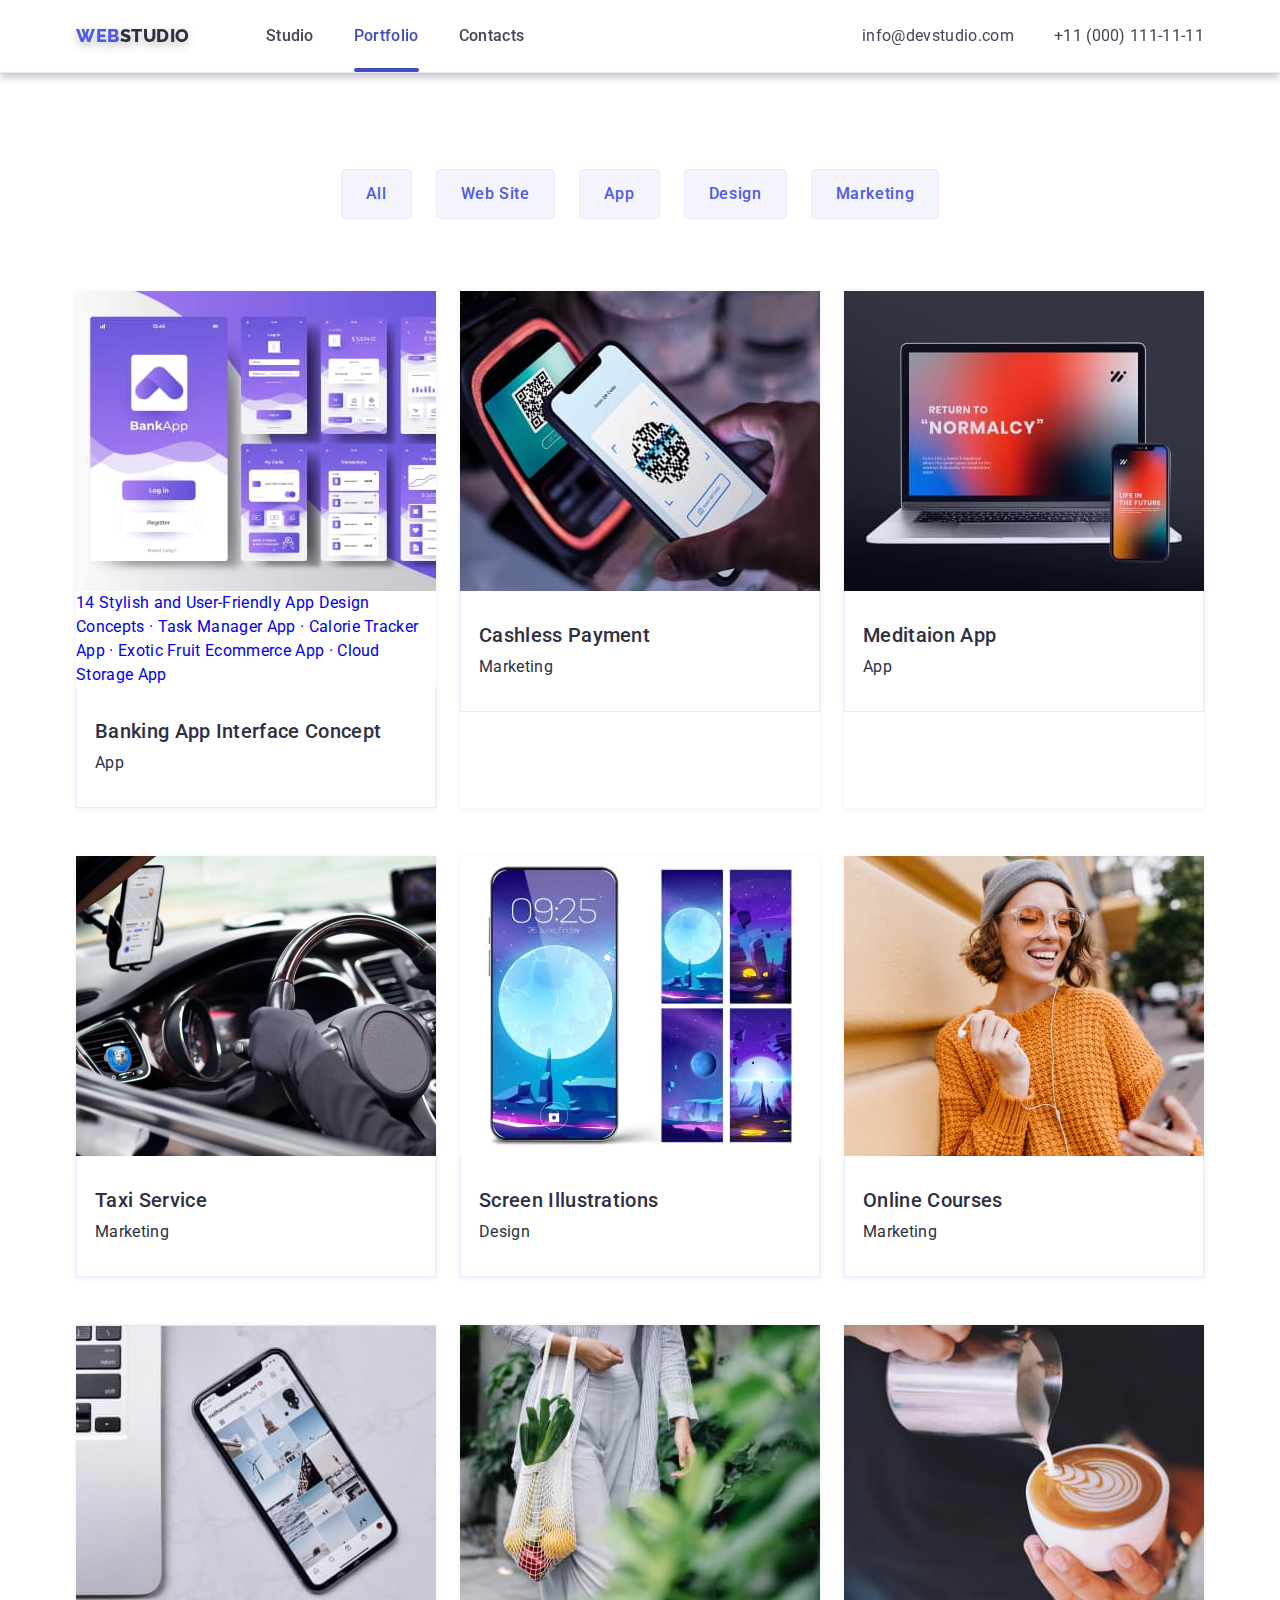
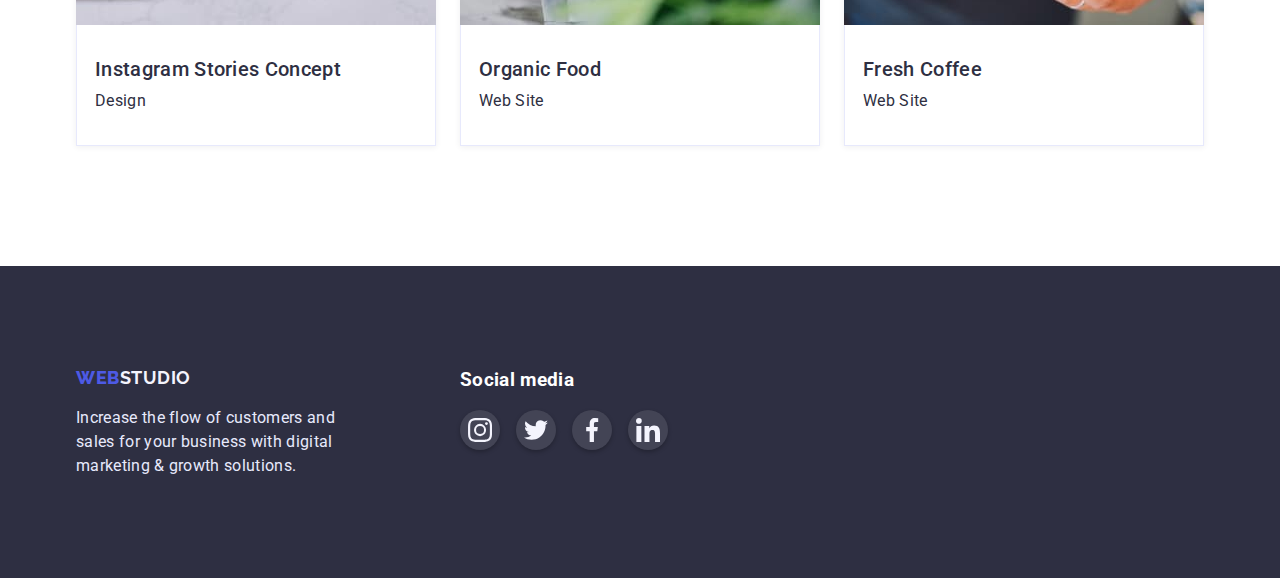
==== commit 550ce4fe: "hw5-end" ====
--- a/portfolio.html
+++ b/portfolio.html
@@ -68,14 +68,17 @@
           <ul class="portfolio-list list">
             <li class="portfolio-list-item">
               <a class="link-portfolio" href="#">
-                <div>
+                <div class="link-portfolio-text-wrap">
                   <img
                     src="./images/dev1.jpg"
                     alt="Screenshots from the phone banking application"
                     width="360"
                     height="300"
                   />
-                  <p>dftgyhjukiolp</p>
+                  <p class="link-portfolio-text"></p>
+                    14 Stylish and User-Friendly App Design Concepts · Task Manager App · Calorie
+                    Tracker App · Exotic Fruit Ecommerce App · Cloud Storage App
+                  </p>
                 </div>
                 <div class="portfolio-item-title">
                   <h2 class="title-h3">Banking App Interface Concept</h2>
@@ -86,12 +89,18 @@
 
             <li class="portfolio-list-item">
               <a class="link-portfolio" href="#">
-                <img
-                  src="./images/dev2.jpg"
-                  alt="the phone scans the qr-code"
-                  width="360"
-                  height="300"
-                />
+                <div class="link-portfolio-text-wrap">
+                  <img
+                    src="./images/dev2.jpg"
+                    alt="the phone scans the qr-code"
+                    width="360"
+                    height="300"
+                  />
+                  <p class="link-portfolio-text">
+                    14 Stylish and User-Friendly App Design Concepts · Task Manager App · Calorie
+                    Tracker App · Exotic Fruit Ecommerce App · Cloud Storage App
+                  </p>
+                </div>
 
                 <div class="portfolio-item-title">
                   <h2 class="title-h3">Cashless Payment</h2>
@@ -102,7 +111,13 @@
 
             <li class="portfolio-list-item">
               <a class="link-portfolio" href="#">
-                <img src="./images/dev3.jpg" alt="Laptop and phone" width="360" height="300" />
+                <div class="link-portfolio-text-wrap">
+                  <img src="./images/dev3.jpg" alt="Laptop and phone" width="360" height="300" />
+                  <p class="link-portfolio-text">
+                    14 Stylish and User-Friendly App Design Concepts · Task Manager App · Calorie
+                    Tracker App · Exotic Fruit Ecommerce App · Cloud Storage App
+                  </p>
+                </div>
 
                 <div class="portfolio-item-title">
                   <h2 class="title-h3">Meditaion App</h2>
@@ -113,12 +128,18 @@
 
             <li class="portfolio-list-item">
               <a class="link-portfolio" href="#">
-                <img
-                  src="./images/dev4.jpg"
-                  alt="the phone in the holder and the driver"
-                  width="360"
-                  height="300"
-                />
+                <div class="link-portfolio-text-wrap">
+                  <img
+                    src="./images/dev4.jpg"
+                    alt="the phone in the holder and the driver"
+                    width="360"
+                    height="300"
+                  />
+                  <p class="link-portfolio-text">
+                    14 Stylish and User-Friendly App Design Concepts · Task Manager App · Calorie
+                    Tracker App · Exotic Fruit Ecommerce App · Cloud Storage App
+                  </p>
+                </div>
 
                 <div class="portfolio-item-title">
                   <h2 class="title-h3">Taxi Service</h2>
@@ -129,12 +150,18 @@
 
             <li class="portfolio-list-item">
               <a class="link-portfolio" href="#">
-                <img
-                  src="./images/dev5.jpg"
-                  alt="Five screenshots from the phone"
-                  width="360"
-                  height="300"
-                />
+                <div class="link-portfolio-text-wrap">
+                  <img
+                    src="./images/dev5.jpg"
+                    alt="Five screenshots from the phone"
+                    width="360"
+                    height="300"
+                  />
+                  <p class="link-portfolio-text">
+                    14 Stylish and User-Friendly App Design Concepts · Task Manager App · Calorie
+                    Tracker App · Exotic Fruit Ecommerce App · Cloud Storage App
+                  </p>
+                </div>
                 <div class="portfolio-item-title">
                   <h2 class="title-h3">Screen Illustrations</h2>
                   <p>Design</p>
@@ -144,7 +171,18 @@
 
             <li class="portfolio-list-item">
               <a class="link-portfolio" href="#">
-                <img src="./images/dev6.jpg" alt="girl with headphones " width="360" height="300" />
+                <div class="link-portfolio-text-wrap">
+                  <img
+                    src="./images/dev6.jpg"
+                    alt="girl with headphones "
+                    width="360"
+                    height="300"
+                  />
+                  <p class="link-portfolio-text">
+                    14 Stylish and User-Friendly App Design Concepts · Task Manager App · Calorie
+                    Tracker App · Exotic Fruit Ecommerce App · Cloud Storage App
+                  </p>
+                </div>
 
                 <div class="portfolio-item-title">
                   <h2 class="title-h3">Online Courses</h2>
@@ -155,13 +193,18 @@
 
             <li class="portfolio-list-item">
               <a class="link-portfolio" href="#">
-                <img
-                  src="./images/dev7.jpg"
-                  alt="Instagram page on your phone screen "
-                  width="360"
-                  height="300"
-                />
-
+                <div class="link-portfolio-text-wrap">
+                  <img
+                    src="./images/dev7.jpg"
+                    alt="Instagram page on your phone screen "
+                    width="360"
+                    height="300"
+                  />
+                  <p class="link-portfolio-text">
+                    14 Stylish and User-Friendly App Design Concepts · Task Manager App · Calorie
+                    Tracker App · Exotic Fruit Ecommerce App · Cloud Storage App
+                  </p>
+                </div>
                 <div class="portfolio-item-title">
                   <h2 class="title-h3">Instagram Stories Concept</h2>
                   <p>Design</p>
@@ -171,12 +214,18 @@
 
             <li class="portfolio-list-item">
               <a class="link-portfolio" href="#">
-                <img
-                  src="./images/dev8.jpg"
-                  alt="a girl holding an eco-bag of vegetables"
-                  width="360"
-                  height="300"
-                />
+                <div class="link-portfolio-text-wrap">
+                  <img
+                    src="./images/dev8.jpg"
+                    alt="a girl holding an eco-bag of vegetables"
+                    width="360"
+                    height="300"
+                  />
+                  <p class="link-portfolio-text">
+                    14 Stylish and User-Friendly App Design Concepts · Task Manager App · Calorie
+                    Tracker App · Exotic Fruit Ecommerce App · Cloud Storage App
+                  </p>
+                </div>
 
                 <div class="portfolio-item-title">
                   <h2 class="title-h3">Organic Food</h2>
@@ -187,12 +236,18 @@
 
             <li class="portfolio-list-item">
               <a class="link-portfolio" href="#">
-                <img
-                  src="./images/dev9.jpg"
-                  alt="The barista pours the cappuccino"
-                  width="360"
-                  height="300"
-                />
+                <div class="link-portfolio-text-wrap">
+                  <img
+                    src="./images/dev9.jpg"
+                    alt="The barista pours the cappuccino"
+                    width="360"
+                    height="300"
+                  />
+                  <p class="link-portfolio-text">
+                    14 Stylish and User-Friendly App Design Concepts · Task Manager App · Calorie
+                    Tracker App · Exotic Fruit Ecommerce App · Cloud Storage App
+                  </p>
+                </div>
 
                 <div class="portfolio-item-title">
                   <h2 class="title-h3">Fresh Coffee</h2>
--- a/css/styles.css
+++ b/css/styles.css
@@ -125,10 +125,11 @@
 }
 
 .header-link {
+    position: relative;
     padding-bottom: 26px;
     font-weight: 500;
     font-size: 16px;
-    position: relative;
+   
     line-height: 1.5;
     letter-spacing: 0.02em;
     color: var(--first-title-color);
@@ -138,7 +139,9 @@
 .header-link:hover,
 .header-link:focus {
     color: var(--accent-active);
-}
+  
+}
+
 
 .header-link.current {
     color: var(--accent-active);
@@ -544,8 +547,38 @@
 }
 
 .link-portfolio {
+    display: block;
     text-decoration: none;
 }
+
+
+.link-portfolio-text-wrap {
+position: relative;
+overflow: hidden ;
+}
+
+.link-portfolio-text:hover {
+
+}
+
+
+.link-portfolio-text {
+ position: absolute;
+ display: inline-block;
+ content: "";
+ top: 0;
+ left: 0;
+ width: 100%;
+ height: 100%;
+background: var(--accent-brand);
+color: #ffffff;
+padding-top: 40px;
+padding-left: 32px;
+padding-right: 32px;
+transform: translateY(100%);
+transition: var(--hover-delay)
+}
+
 
 .portfolio-list-item {
     display: block;
@@ -554,8 +587,14 @@
     padding: 0 auto;
     box-shadow: 0px 1px 6px rgba(46, 47, 66, 0.08);
     transition: var(--hover-delay)
-    
-}
+}
+
+.portfolio-list-item:hover .link-portfolio-text {
+    transform: translateY(0);
+
+}
+
+
 .portfolio-list-item:hover,
 .portfolio-list-item:focus {
 box-shadow: 0px 1px 6px rgba(46, 47, 66, 0.08),
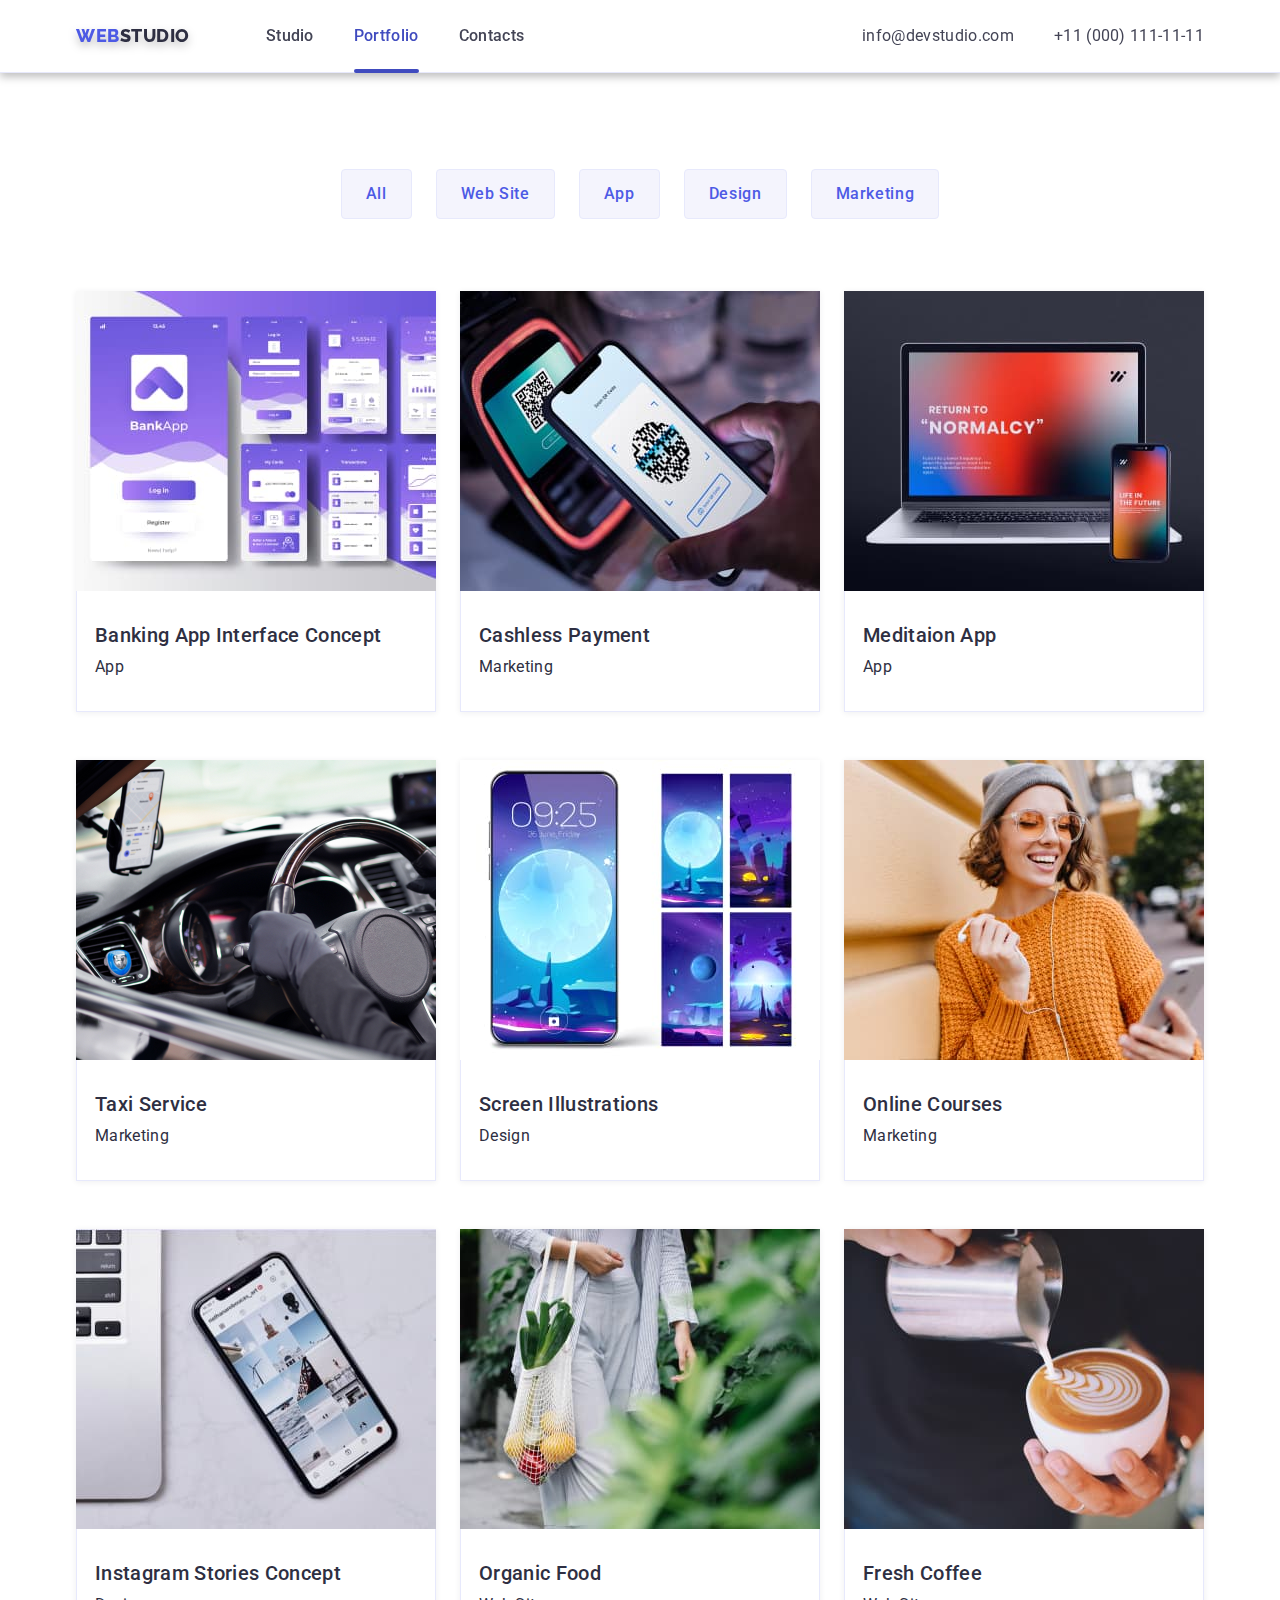
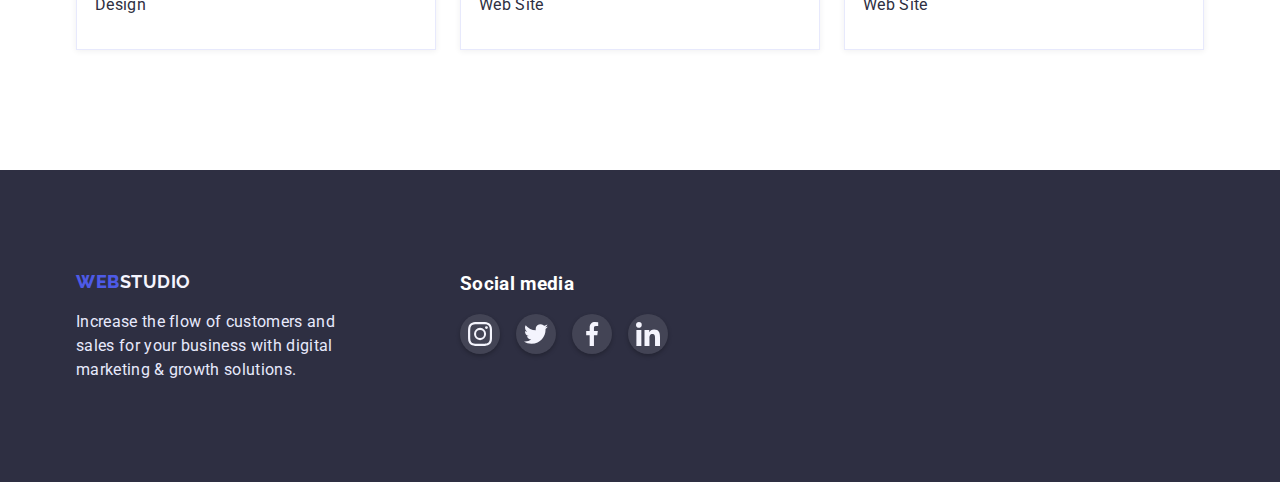
==== commit 87b21610: "hw5-edit1.Property and hover in link" ====
--- a/portfolio.html
+++ b/portfolio.html
@@ -75,7 +75,7 @@
                     width="360"
                     height="300"
                   />
-                  <p class="link-portfolio-text"></p>
+                  <p class="link-portfolio-text">
                     14 Stylish and User-Friendly App Design Concepts · Task Manager App · Calorie
                     Tracker App · Exotic Fruit Ecommerce App · Cloud Storage App
                   </p>
--- a/css/styles.css
+++ b/css/styles.css
@@ -86,6 +86,7 @@
     filter: drop-shadow(0px 4px 4px rgba(0, 0, 0, 0.25));
     margin-right: 76px;
 }
+
 .header-logo-studio {
     font-family: "Raleway";
     font-weight: 800;
@@ -106,13 +107,13 @@
     color: var(--accent-brand);
     text-transform: uppercase;  
     display: flex;
+    transition: var(--hover-delay);
+    transition-property: color;
 }
 .logo:hover,
 .logo:focus {
     color: var(--accent-active);
-
-}
-
+}
 
 .header-list {
     display: flex;
@@ -134,12 +135,12 @@
     letter-spacing: 0.02em;
     color: var(--first-title-color);
     transition: color var(--hover-delay);
+    transition-property: color;
 }
 
 .header-link:hover,
 .header-link:focus {
     color: var(--accent-active);
-  
 }
 
 
@@ -154,7 +155,7 @@
     width: 100%;
     height: 4px;
     border-radius: 2px;
-    bottom: -1px;
+    bottom: -2px;
     left: 0;
     background-color: var(--accent-active);
 }
@@ -162,12 +163,6 @@
 .link {
     text-decoration: none;
 }
-
-.header-link:hover, 
-.header-link:focus {
-    color: var(--accent-active)
-}
-
 
 .contacts {
     display: flex ;
@@ -180,8 +175,10 @@
     line-height: 1.5;
     letter-spacing: 0.02em;
     color: var(--secondary-text-color);
-    transition: var(--hover-delay)
-}
+    transition: var(--hover-delay);
+    transition-property: color;
+}
+
 .tel {
   margin-left: 40px;
 }
@@ -238,10 +235,11 @@
     display: flex;
     padding: 16px 32px;
     transition: var(--hover-delay);
+    transition-property: background-color, box-shadow;
 }
 .hero-btn:hover,
 .hero-btn:focus {
-background: var(--accent-active);
+background-color: var(--accent-active);
 box-shadow: 0px 4px 4px rgba(0, 0, 0, 0.15);
 
 }
@@ -367,7 +365,8 @@
     display: flex;
     align-items: center;
     justify-content: center;
-    transition: var(--hover-delay)
+    transition: var(--hover-delay);
+    transition-property: background-color;
 }
 
 .soc-item-link:hover,
@@ -401,7 +400,9 @@
     height: 88px;
     border: 1px solid #8E8F99;
     fill: #8E8F99;
-    transition: var(--hover-delay)
+    transition: var(--hover-delay);
+    transition-property: border, fill;
+
 }
 
 
@@ -484,7 +485,8 @@
     justify-content: center;
     width: 40px;
     height: 40px;
-    transition: var(--hover-delay)
+    transition: var(--hover-delay);
+    transition-property: background-color;
 }
 
 
@@ -506,7 +508,6 @@
     margin-bottom: 72px;
 }
 
-/*-------filter buttons-----*/
 
 .filter-btn {
     font-weight: 500;
@@ -520,7 +521,8 @@
     padding: 12px 24px;
     gap: 24px;
     border: 1px solid #E7E9FC;
-    transition: var(--hover-delay)
+    transition:  var(--hover-delay);
+    transition-property: background-color, border, box-shadow;
 }
 
 .filter-btn:hover,
@@ -549,18 +551,23 @@
 .link-portfolio {
     display: block;
     text-decoration: none;
-}
-
+    box-shadow: 0px 1px 6px rgba(46, 47, 66, 0.08);
+    transition: var(--hover-delay);
+    transition-property: box-shadow;
+}
+
+
+.link-portfolio:hover,
+.link-portfolio:focus {
+    box-shadow: 0px 1px 6px rgba(46, 47, 66, 0.08),
+        0px 1px 1px rgba(46, 47, 66, 0.16),
+        0px 1px 1px rgba(46, 47, 66, 0.08);
+}
 
 .link-portfolio-text-wrap {
 position: relative;
 overflow: hidden ;
 }
-
-.link-portfolio-text:hover {
-
-}
-
 
 .link-portfolio-text {
  position: absolute;
@@ -570,13 +577,14 @@
  left: 0;
  width: 100%;
  height: 100%;
-background: var(--accent-brand);
+background-color: var(--accent-brand);
 color: #ffffff;
 padding-top: 40px;
 padding-left: 32px;
 padding-right: 32px;
 transform: translateY(100%);
-transition: var(--hover-delay)
+transition: var(--hover-delay);
+transition-property: transform;
 }
 
 
@@ -584,24 +592,13 @@
     display: block;
     background-color: var(--site-background-color);
     width: 360px;
-    padding: 0 auto;
-    box-shadow: 0px 1px 6px rgba(46, 47, 66, 0.08);
-    transition: var(--hover-delay)
-}
-
-.portfolio-list-item:hover .link-portfolio-text {
+   
+}
+
+.link-portfolio:hover .link-portfolio-text {
     transform: translateY(0);
-
-}
-
-
-.portfolio-list-item:hover,
-.portfolio-list-item:focus {
-box-shadow: 0px 1px 6px rgba(46, 47, 66, 0.08),
-        0px 1px 1px rgba(46, 47, 66, 0.16),
-        0px 1px 1px rgba(46, 47, 66, 0.08); 
-        
-}
+}
+
 
 .portfolio-item-title {
     padding-top: 32px;
@@ -621,7 +618,7 @@
     width: 100%;
     height: 100%;
     background-color: rgba(46, 47, 66, 0.4);
-    transition: opacity 300ms lianer, visibility 300ms lianer;
+    transition: opacity 300ms linear, visibility 300ms linear;
 
 }
 
@@ -657,12 +654,14 @@
     border: 1px solid rgba(0, 0, 0, 0.1);
     border-radius: 50%;
     cursor: pointer;
-   
+    display: flex;
+    align-items: center;
+    justify-content: center;
 }
 
 
 .icon-Vector {
-text-align: center;
+ color: #000000;
 }
  
 
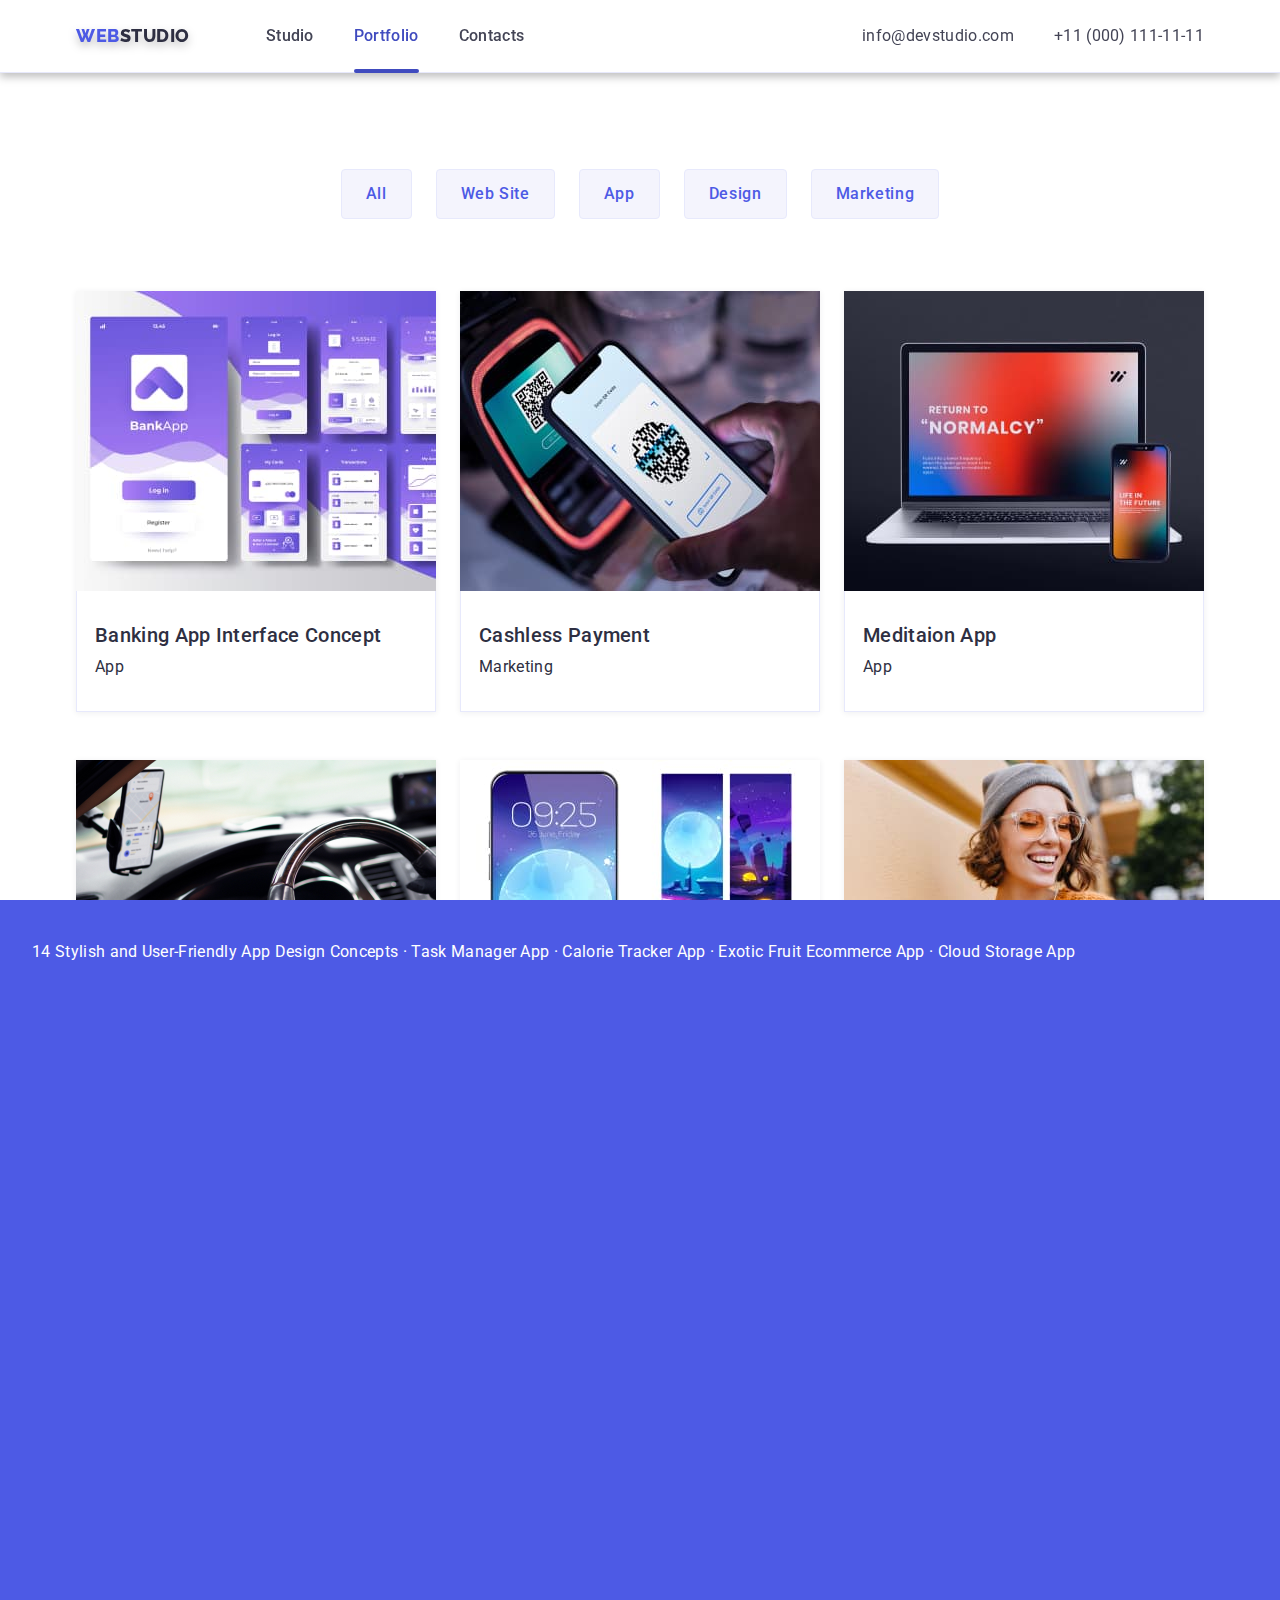
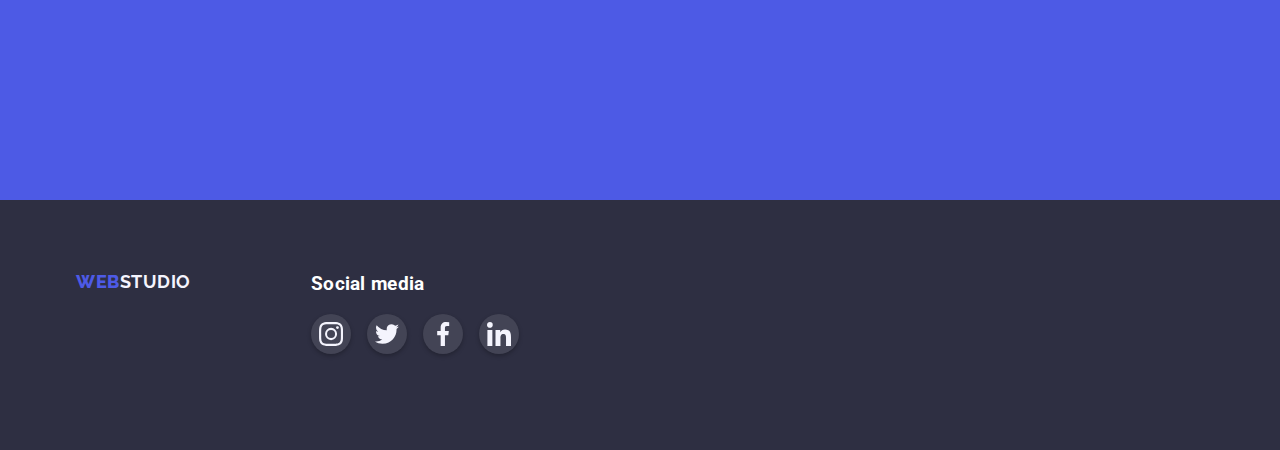
==== commit 508c9a09: "hw5-edit2-focus and div overlay" ====
--- a/portfolio.html
+++ b/portfolio.html
@@ -75,10 +75,12 @@
                     width="360"
                     height="300"
                   />
-                  <p class="link-portfolio-text">
-                    14 Stylish and User-Friendly App Design Concepts · Task Manager App · Calorie
-                    Tracker App · Exotic Fruit Ecommerce App · Cloud Storage App
-                  </p>
+                  <div class="link-portfolio-text">
+                    <p>
+                      14 Stylish and User-Friendly App Design Concepts · Task Manager App · Calorie
+                      Tracker App · Exotic Fruit Ecommerce App · Cloud Storage App
+                    </p>
+                  </div>
                 </div>
                 <div class="portfolio-item-title">
                   <h2 class="title-h3">Banking App Interface Concept</h2>
@@ -96,10 +98,12 @@
                     width="360"
                     height="300"
                   />
-                  <p class="link-portfolio-text">
-                    14 Stylish and User-Friendly App Design Concepts · Task Manager App · Calorie
-                    Tracker App · Exotic Fruit Ecommerce App · Cloud Storage App
-                  </p>
+                  <div class="link-portfolio-text">
+                    <p>
+                      14 Stylish and User-Friendly App Design Concepts · Task Manager App · Calorie
+                      Tracker App · Exotic Fruit Ecommerce App · Cloud Storage App
+                    </p>
+                  </div>
                 </div>
 
                 <div class="portfolio-item-title">
@@ -113,12 +117,13 @@
               <a class="link-portfolio" href="#">
                 <div class="link-portfolio-text-wrap">
                   <img src="./images/dev3.jpg" alt="Laptop and phone" width="360" height="300" />
-                  <p class="link-portfolio-text">
-                    14 Stylish and User-Friendly App Design Concepts · Task Manager App · Calorie
-                    Tracker App · Exotic Fruit Ecommerce App · Cloud Storage App
-                  </p>
-                </div>
-
+                  <div class="link-portfolio-text">
+                    <p>
+                      14 Stylish and User-Friendly App Design Concepts · Task Manager App · Calorie
+                      Tracker App · Exotic Fruit Ecommerce App · Cloud Storage App
+                    </p>
+                  </div>
+                </div>
                 <div class="portfolio-item-title">
                   <h2 class="title-h3">Meditaion App</h2>
                   <p>App</p>
@@ -135,10 +140,12 @@
                     width="360"
                     height="300"
                   />
-                  <p class="link-portfolio-text">
-                    14 Stylish and User-Friendly App Design Concepts · Task Manager App · Calorie
-                    Tracker App · Exotic Fruit Ecommerce App · Cloud Storage App
-                  </p>
+                  <div class="link-portfolio-text">
+                    <p>
+                      14 Stylish and User-Friendly App Design Concepts · Task Manager App · Calorie
+                      Tracker App · Exotic Fruit Ecommerce App · Cloud Storage App
+                    </p>
+                  </div>
                 </div>
 
                 <div class="portfolio-item-title">
@@ -157,10 +164,12 @@
                     width="360"
                     height="300"
                   />
-                  <p class="link-portfolio-text">
-                    14 Stylish and User-Friendly App Design Concepts · Task Manager App · Calorie
-                    Tracker App · Exotic Fruit Ecommerce App · Cloud Storage App
-                  </p>
+                  <div class="link-portfolio-text">
+                    <p>
+                      14 Stylish and User-Friendly App Design Concepts · Task Manager App · Calorie
+                      Tracker App · Exotic Fruit Ecommerce App · Cloud Storage App
+                    </p>
+                  </div>
                 </div>
                 <div class="portfolio-item-title">
                   <h2 class="title-h3">Screen Illustrations</h2>
@@ -178,10 +187,12 @@
                     width="360"
                     height="300"
                   />
-                  <p class="link-portfolio-text">
-                    14 Stylish and User-Friendly App Design Concepts · Task Manager App · Calorie
-                    Tracker App · Exotic Fruit Ecommerce App · Cloud Storage App
-                  </p>
+                  <div class="link-portfolio-text">
+                    <p>
+                      14 Stylish and User-Friendly App Design Concepts · Task Manager App · Calorie
+                      Tracker App · Exotic Fruit Ecommerce App · Cloud Storage App
+                    </p>
+                  </div>
                 </div>
 
                 <div class="portfolio-item-title">
@@ -200,10 +211,12 @@
                     width="360"
                     height="300"
                   />
-                  <p class="link-portfolio-text">
-                    14 Stylish and User-Friendly App Design Concepts · Task Manager App · Calorie
-                    Tracker App · Exotic Fruit Ecommerce App · Cloud Storage App
-                  </p>
+                  <div class="link-portfolio-text">
+                    <p>
+                      14 Stylish and User-Friendly App Design Concepts · Task Manager App · Calorie
+                      Tracker App · Exotic Fruit Ecommerce App · Cloud Storage App
+                    </p>
+                  </div>
                 </div>
                 <div class="portfolio-item-title">
                   <h2 class="title-h3">Instagram Stories Concept</h2>
@@ -221,10 +234,12 @@
                     width="360"
                     height="300"
                   />
-                  <p class="link-portfolio-text">
-                    14 Stylish and User-Friendly App Design Concepts · Task Manager App · Calorie
-                    Tracker App · Exotic Fruit Ecommerce App · Cloud Storage App
-                  </p>
+                  <div class="link-portfolio-text">
+                    <p>
+                      14 Stylish and User-Friendly App Design Concepts · Task Manager App · Calorie
+                      Tracker App · Exotic Fruit Ecommerce App · Cloud Storage App
+                    </p>
+                  </div>
                 </div>
 
                 <div class="portfolio-item-title">
@@ -243,10 +258,12 @@
                     width="360"
                     height="300"
                   />
-                  <p class="link-portfolio-text">
-                    14 Stylish and User-Friendly App Design Concepts · Task Manager App · Calorie
-                    Tracker App · Exotic Fruit Ecommerce App · Cloud Storage App
-                  </p>
+                  <div class="link-portfolio-text">
+                    <p>
+                      14 Stylish and User-Friendly App Design Concepts · Task Manager App · Calorie
+                      Tracker App · Exotic Fruit Ecommerce App · Cloud Storage App
+                    </p>
+                  </div>
                 </div>
 
                 <div class="portfolio-item-title">
@@ -266,10 +283,12 @@
           <a class="logo link" href="./index.html">
             Web <span class="footer-logo-studio">Studio</span>
           </a>
-          <p class="footer-text">
-            Increase the flow of customers and sales for your business with digital marketing &
-            growth solutions.
-          </p>
+          <div class="link-portfolio-text">
+            <p>
+              14 Stylish and User-Friendly App Design Concepts · Task Manager App · Calorie Tracker
+              App · Exotic Fruit Ecommerce App · Cloud Storage App
+            </p>
+          </div>
         </div>
         <div class="footer-soc">
           <h3 class="footer_soc_title">Social media</h3>
--- a/css/styles.css
+++ b/css/styles.css
@@ -595,7 +595,8 @@
    
 }
 
-.link-portfolio:hover .link-portfolio-text {
+.link-portfolio:hover .link-portfolio-text,
+.link-portfolio:focus .link-portfolio-text {
     transform: translateY(0);
 }
 
